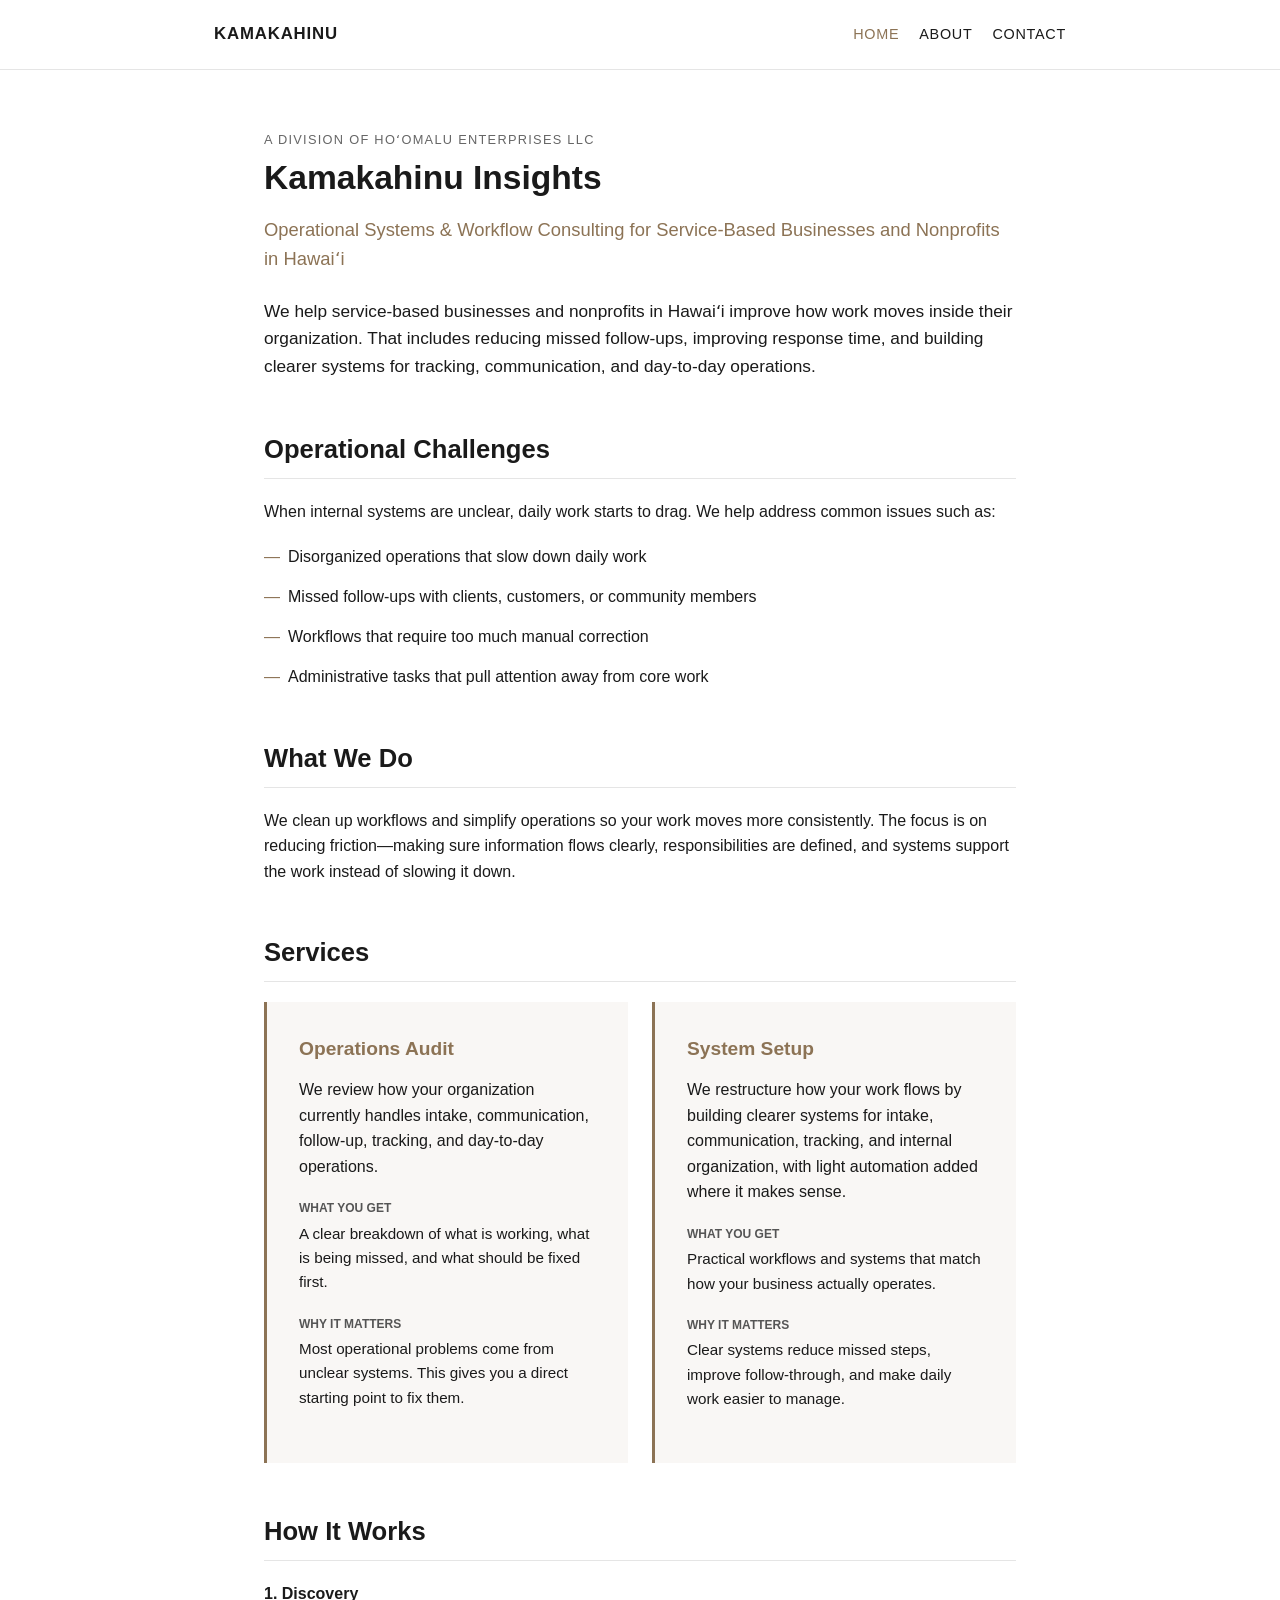
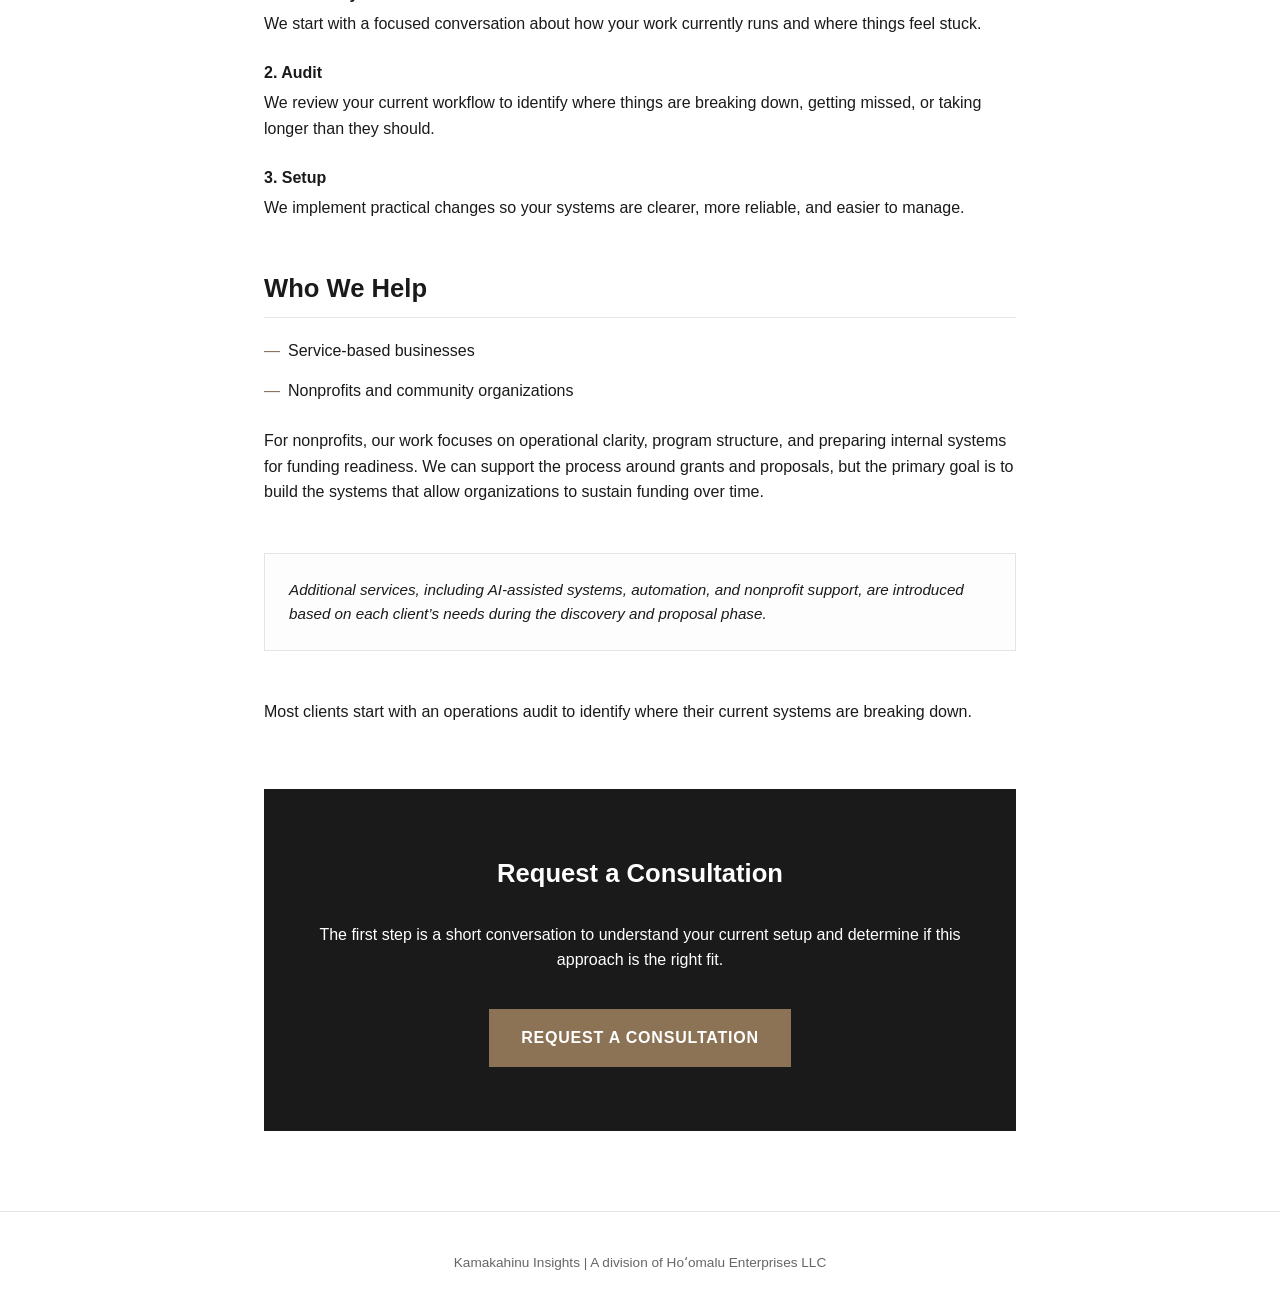
==== index.html @ 161090c8 "Update index.html" ====
<!DOCTYPE html>
<html lang="en">
<head>
    <meta charset="UTF-8">
    <meta name="viewport" content="width=device-width, initial-scale=1.0">
    <title>Kamakahinu Insights | Operational Systems & Workflow Consulting</title>
    <link rel="stylesheet" href="styles.css">
</head>
<body>

<nav>
    <div class="nav-container">
        <div class="logo"><a href="index.html">Kamakahinu</a></div>
        <div class="nav-links">
            <a href="index.html" class="active">Home</a>
            <a href="about.html">About</a>
            <a href="contact.html">Contact</a>
        </div>
    </div>
</nav>

<div class="container">
    <header>
        <span class="label">A division of Hoʻomalu Enterprises LLC</span>
        <h1>Kamakahinu Insights</h1>
        <p class="tagline">Operational Systems & Workflow Consulting for Service-Based Businesses and Nonprofits in Hawaiʻi</p>
        <p class="intro-text">
            We help service-based businesses and nonprofits in Hawaiʻi improve how work moves inside their organization.
            That includes reducing missed follow-ups, improving response time, and building clearer systems for tracking,
            communication, and day-to-day operations.
        </p>
    </header>

    <section>
        <h2>Operational Challenges</h2>
        <p>When internal systems are unclear, daily work starts to drag. We help address common issues such as:</p>
        <ul class="list">
            <li>Disorganized operations that slow down daily work</li>
            <li>Missed follow-ups with clients, customers, or community members</li>
            <li>Workflows that require too much manual correction</li>
            <li>Administrative tasks that pull attention away from core work</li>
        </ul>
    </section>

    <section>
        <h2>What We Do</h2>
        <p>
            We clean up workflows and simplify operations so your work moves more consistently.
            The focus is on reducing friction—making sure information flows clearly, responsibilities are defined,
            and systems support the work instead of slowing it down.
        </p>
    </section>

    <section>
        <h2>Services</h2>

        <div class="services-grid">
            <div class="service-card">
                <h3>Operations Audit</h3>
                <p>
                    We review how your organization currently handles intake, communication, follow-up,
                    tracking, and day-to-day operations.
                </p>
                <div class="service-meta">
                    <strong>What you get</strong>
                    <p>A clear breakdown of what is working, what is being missed, and what should be fixed first.</p>

                    <strong>Why it matters</strong>
                    <p>Most operational problems come from unclear systems. This gives you a direct starting point to fix them.</p>
                </div>
            </div>

            <div class="service-card">
                <h3>System Setup</h3>
                <p>
                    We restructure how your work flows by building clearer systems for intake, communication,
                    tracking, and internal organization, with light automation added where it makes sense.
                </p>
                <div class="service-meta">
                    <strong>What you get</strong>
                    <p>Practical workflows and systems that match how your business actually operates.</p>

                    <strong>Why it matters</strong>
                    <p>Clear systems reduce missed steps, improve follow-through, and make daily work easier to manage.</p>
                </div>
            </div>
        </div>
    </section>

    <section>
        <h2>How It Works</h2>

        <div class="step">
            <div class="step-title">1. Discovery</div>
            <p>We start with a focused conversation about how your work currently runs and where things feel stuck.</p>
        </div>

        <div class="step">
            <div class="step-title">2. Audit</div>
            <p>
                We review your current workflow to identify where things are breaking down, getting missed,
                or taking longer than they should.
            </p>
        </div>

        <div class="step">
            <div class="step-title">3. Setup</div>
            <p>We implement practical changes so your systems are clearer, more reliable, and easier to manage.</p>
        </div>
    </section>

    <section>
        <h2>Who We Help</h2>
        <ul class="list">
            <li>Service-based businesses</li>
            <li>Nonprofits and community organizations</li>
        </ul>

        <p>
            For nonprofits, our work focuses on operational clarity, program structure, and preparing internal systems for
            funding readiness. We can support the process around grants and proposals, but the primary goal is to build
            the systems that allow organizations to sustain funding over time.
        </p>
    </section>

    <div class="expansion-statement">
        Additional services, including AI-assisted systems, automation, and nonprofit support, are introduced based on each client’s needs during the discovery and proposal phase.
    </div>

    <p class="conversion-bridge">
        Most clients start with an operations audit to identify where their current systems are breaking down.
    </p>

    <section class="cta-section">
        <h2>Request a Consultation</h2>
        <p>The first step is a short conversation to understand your current setup and determine if this approach is the right fit.</p>
        <a href="mailto:kamakahinu@hoomaluenterprises.com?subject=Consultation Request" class="btn">Request a Consultation</a>
    </section>
</div>

<footer>
    Kamakahinu Insights | A division of Hoʻomalu Enterprises LLC
</footer>

</body>
</html>
---- styles.css ----
:root {
    --bg: #ffffff;
    --text: #1a1a1a;
    --accent: #8c7355;
    --light-tan: #f9f7f5;
    --border: #e5e5e5;
    --nav-height: 70px;
}

* {
    box-sizing: border-box;
    margin: 0;
    padding: 0;
}

body {
    font-family: -apple-system, BlinkMacSystemFont, "Segoe UI", Roboto, Arial, sans-serif;
    line-height: 1.6;
    color: var(--text);
    background-color: var(--bg);
}

a {
    color: inherit;
}

nav {
    position: sticky;
    top: 0;
    width: 100%;
    height: var(--nav-height);
    background: rgba(255, 255, 255, 0.96);
    border-bottom: 1px solid var(--border);
    display: flex;
    align-items: center;
    z-index: 1000;
}

.nav-container {
    width: 100%;
    max-width: 900px;
    margin: 0 auto;
    padding: 0 24px;
    display: flex;
    justify-content: space-between;
    align-items: center;
}

.logo a {
    text-decoration: none;
    font-weight: 700;
    font-size: 1.05rem;
    text-transform: uppercase;
    letter-spacing: 0.05em;
}

.nav-links {
    display: flex;
    gap: 20px;
}

.nav-links a {
    text-decoration: none;
    font-size: 0.9rem;
    font-weight: 500;
    text-transform: uppercase;
    letter-spacing: 0.05em;
}

.nav-links a:hover,
.nav-links a.active {
    color: var(--accent);
}

.container {
    max-width: 800px;
    margin: 0 auto;
    padding: 40px 24px 80px;
}

header {
    padding-top: 20px;
}

h1 {
    font-size: 2.1rem;
    line-height: 1.2;
    margin-bottom: 1rem;
    font-weight: 600;
}

h2 {
    font-size: 1.6rem;
    margin: 3rem 0 1.25rem;
    border-bottom: 1px solid var(--border);
    padding-bottom: 0.5rem;
}

h3 {
    font-size: 1.2rem;
    margin-bottom: 0.75rem;
    color: var(--accent);
}

p {
    margin-bottom: 1.25rem;
}

.label {
    font-size: 0.8rem;
    text-transform: uppercase;
    color: #666;
    display: block;
    margin-bottom: 0.5rem;
    letter-spacing: 0.1em;
}

.tagline {
    font-size: 1.15rem;
    color: var(--accent);
    font-weight: 500;
    margin-bottom: 1.5rem;
}

.intro-text {
    font-size: 1.08rem;
    margin-bottom: 2rem;
}

.list {
    list-style: none;
    margin-bottom: 1.5rem;
}

.list li {
    margin-bottom: 0.9rem;
    padding-left: 1.5rem;
    position: relative;
}

.list li::before {
    content: "—";
    position: absolute;
    left: 0;
    color: var(--accent);
}

.services-grid {
    display: grid;
    grid-template-columns: 1fr;
    gap: 1.5rem;
}

.service-card {
    background: var(--light-tan);
    padding: 2rem;
    border-left: 3px solid var(--accent);
}

.service-meta {
    font-size: 0.95rem;
    margin-top: 1rem;
}

.service-meta strong {
    display: block;
    text-transform: uppercase;
    font-size: 0.75rem;
    color: #555;
    margin-top: 0.75rem;
    margin-bottom: 0.2rem;
}

.step {
    margin-bottom: 1.5rem;
}

.step-title {
    font-weight: 700;
    margin-bottom: 0.25rem;
}

.expansion-statement {
    font-style: italic;
    background: #fdfdfd;
    border: 1px solid var(--border);
    padding: 1.5rem;
    margin: 3rem 0;
    font-size: 0.95rem;
}

.conversion-bridge {
    margin-top: 2rem;
    font-weight: 500;
}

.cta-section {
    background: var(--text);
    color: #fff;
    padding: 4rem 2rem;
    text-align: center;
    margin-top: 4rem;
}

.cta-section h2 {
    border: none;
    color: #fff;
    margin-top: 0;
}

.btn {
    display: inline-block;
    background: var(--accent);
    color: #fff;
    padding: 1rem 2rem;
    text-decoration: none;
    font-weight: 600;
    text-transform: uppercase;
    letter-spacing: 0.05em;
    margin-top: 1rem;
}

.btn:hover {
    opacity: 0.9;
}

.contact-guide {
    background: var(--light-tan);
    padding: 2rem;
    margin-top: 2rem;
}

footer {
    text-align: center;
    padding: 40px 24px;
    font-size: 0.85rem;
    color: #666;
    border-top: 1px solid var(--border);
}

@media (min-width: 700px) {
    .services-grid {
        grid-template-columns: 1fr 1fr;
    }
}

@media (max-width: 600px) {
    h1 {
        font-size: 1.8rem;
    }

    .nav-links {
        gap: 12px;
    }

    .nav-links a {
        font-size: 0.8rem;
    }
}
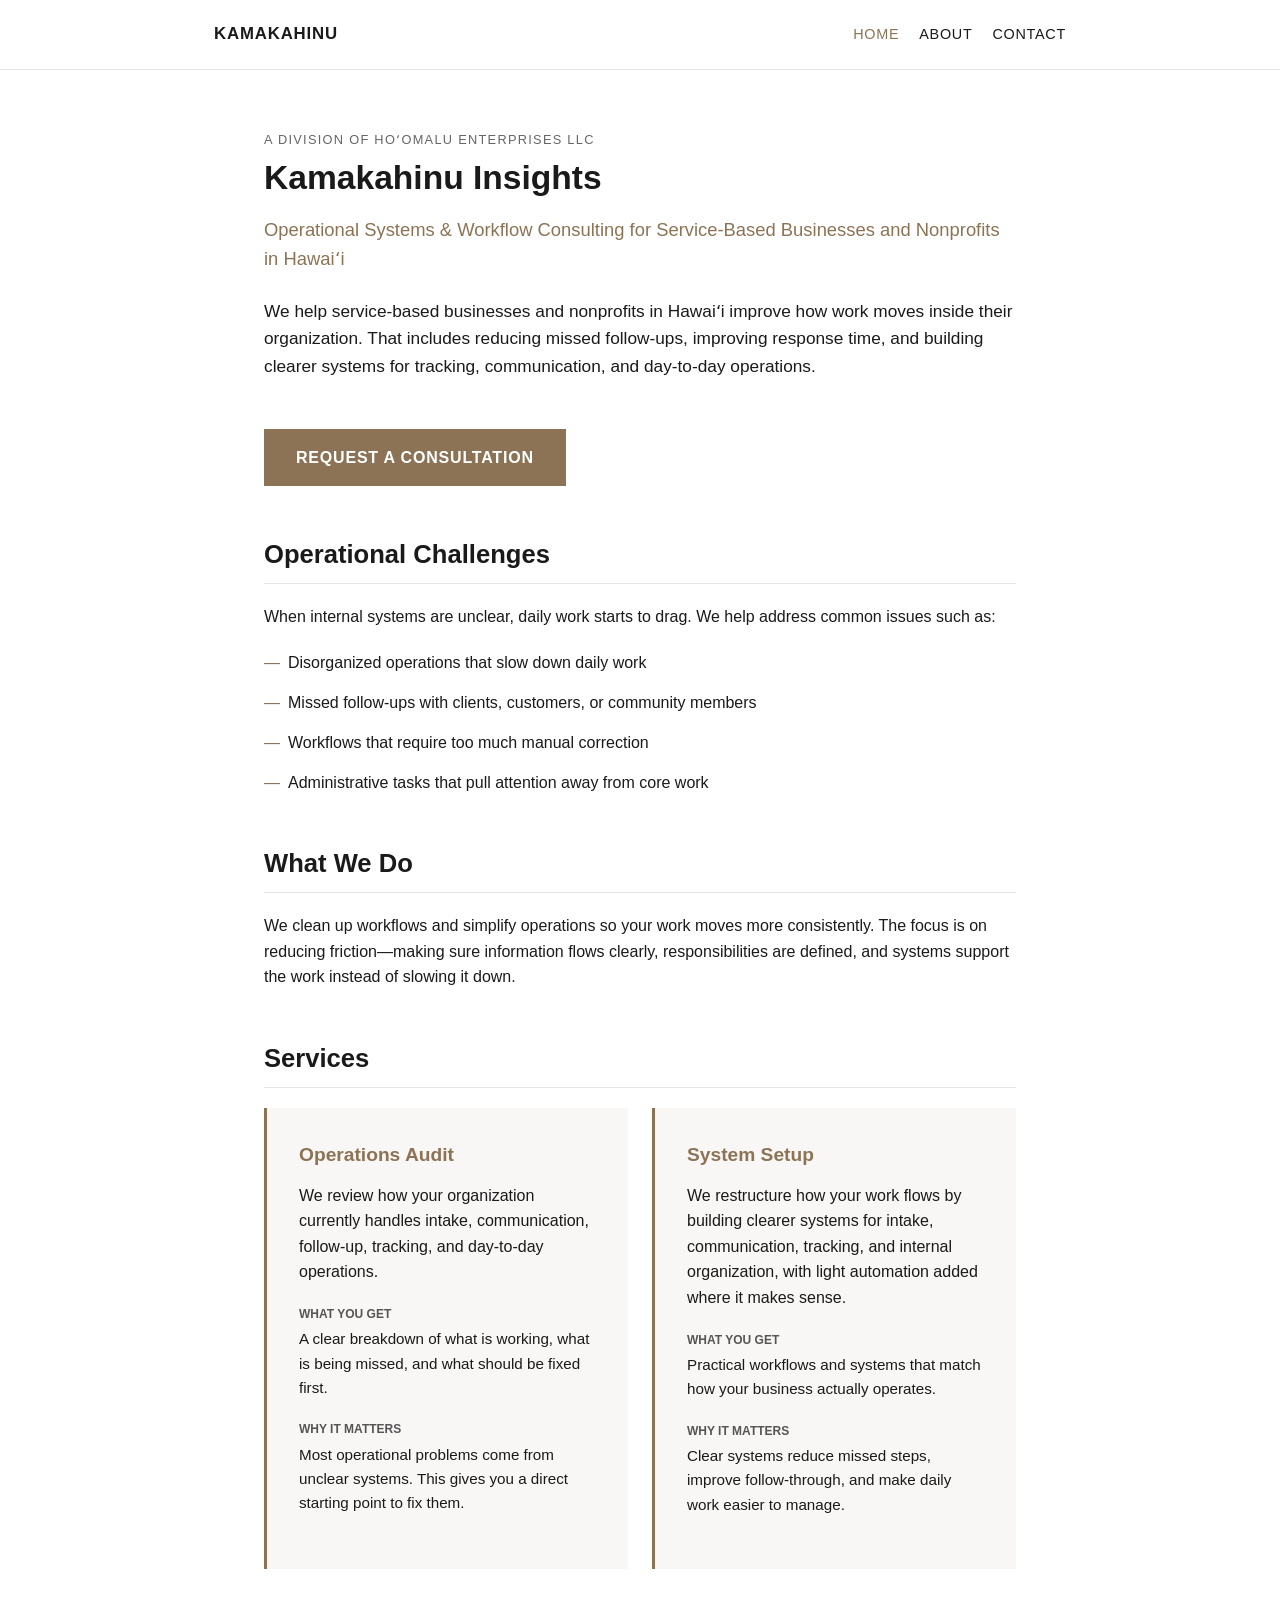
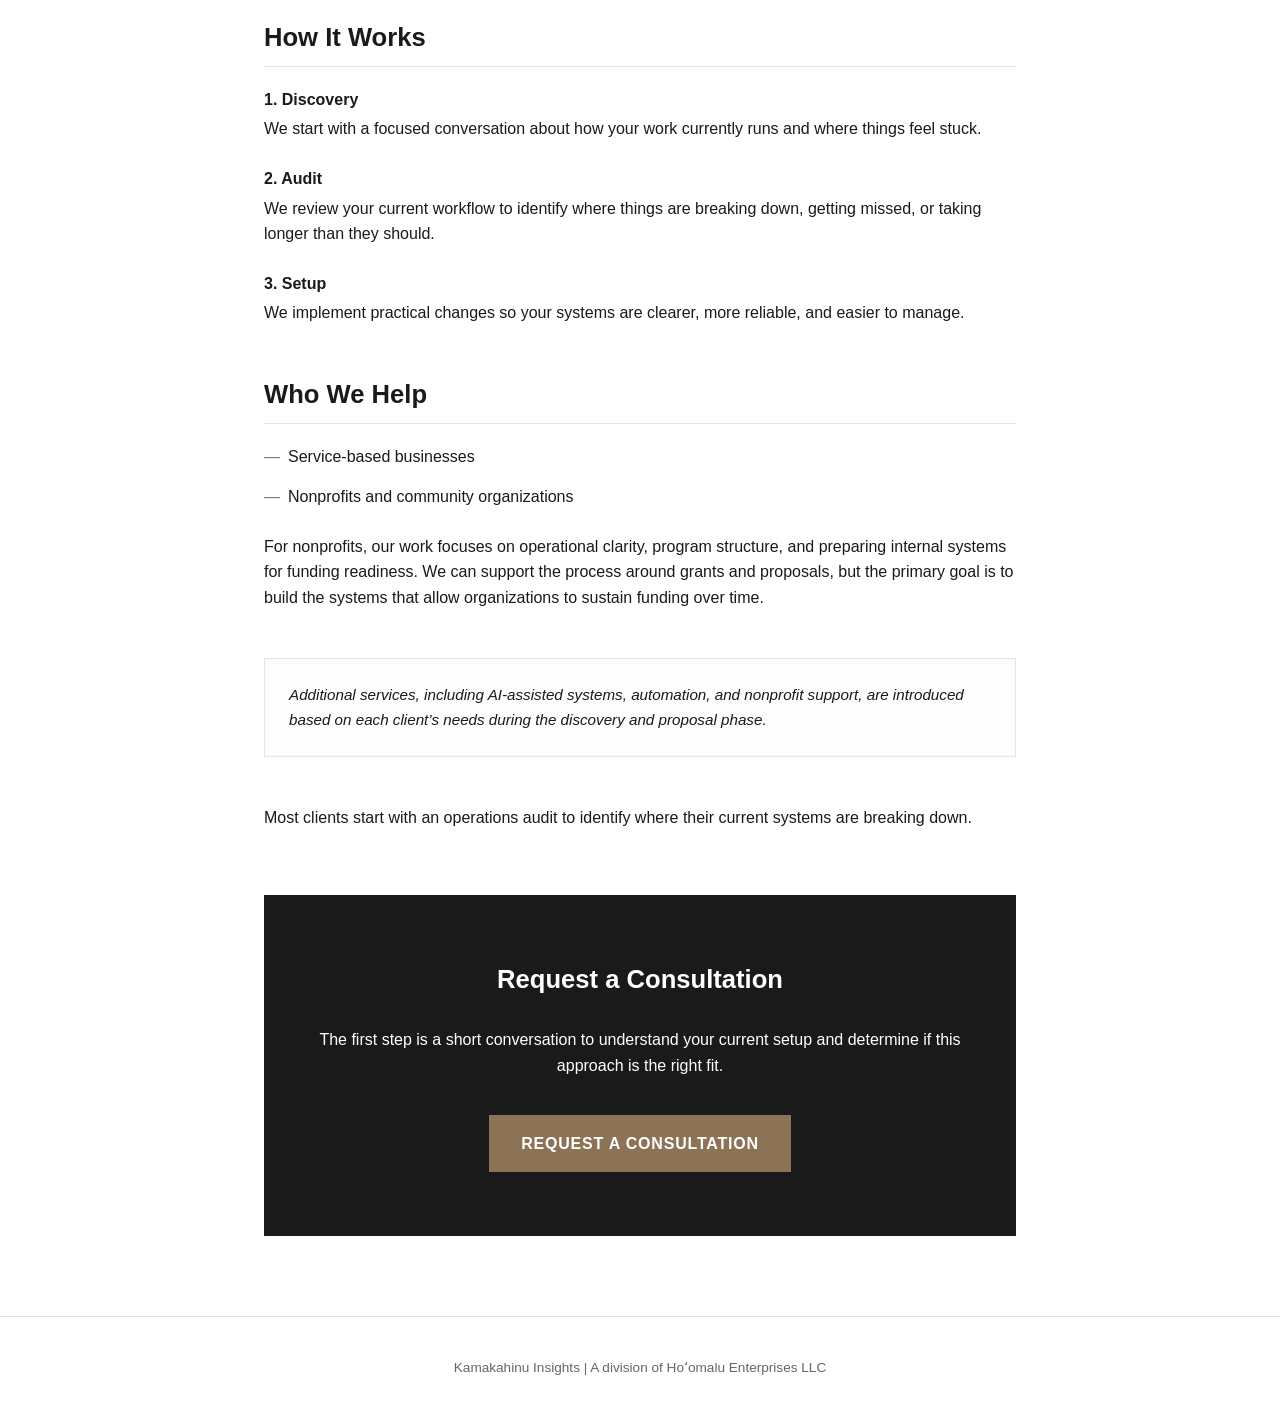
==== commit 9359a978: "Update index.html" ====
--- a/index.html
+++ b/index.html
@@ -29,6 +29,8 @@
             That includes reducing missed follow-ups, improving response time, and building clearer systems for tracking,
             communication, and day-to-day operations.
         </p>
+
+        <a href="contact.html" class="btn">Request a Consultation</a>
     </header>
 
     <section>
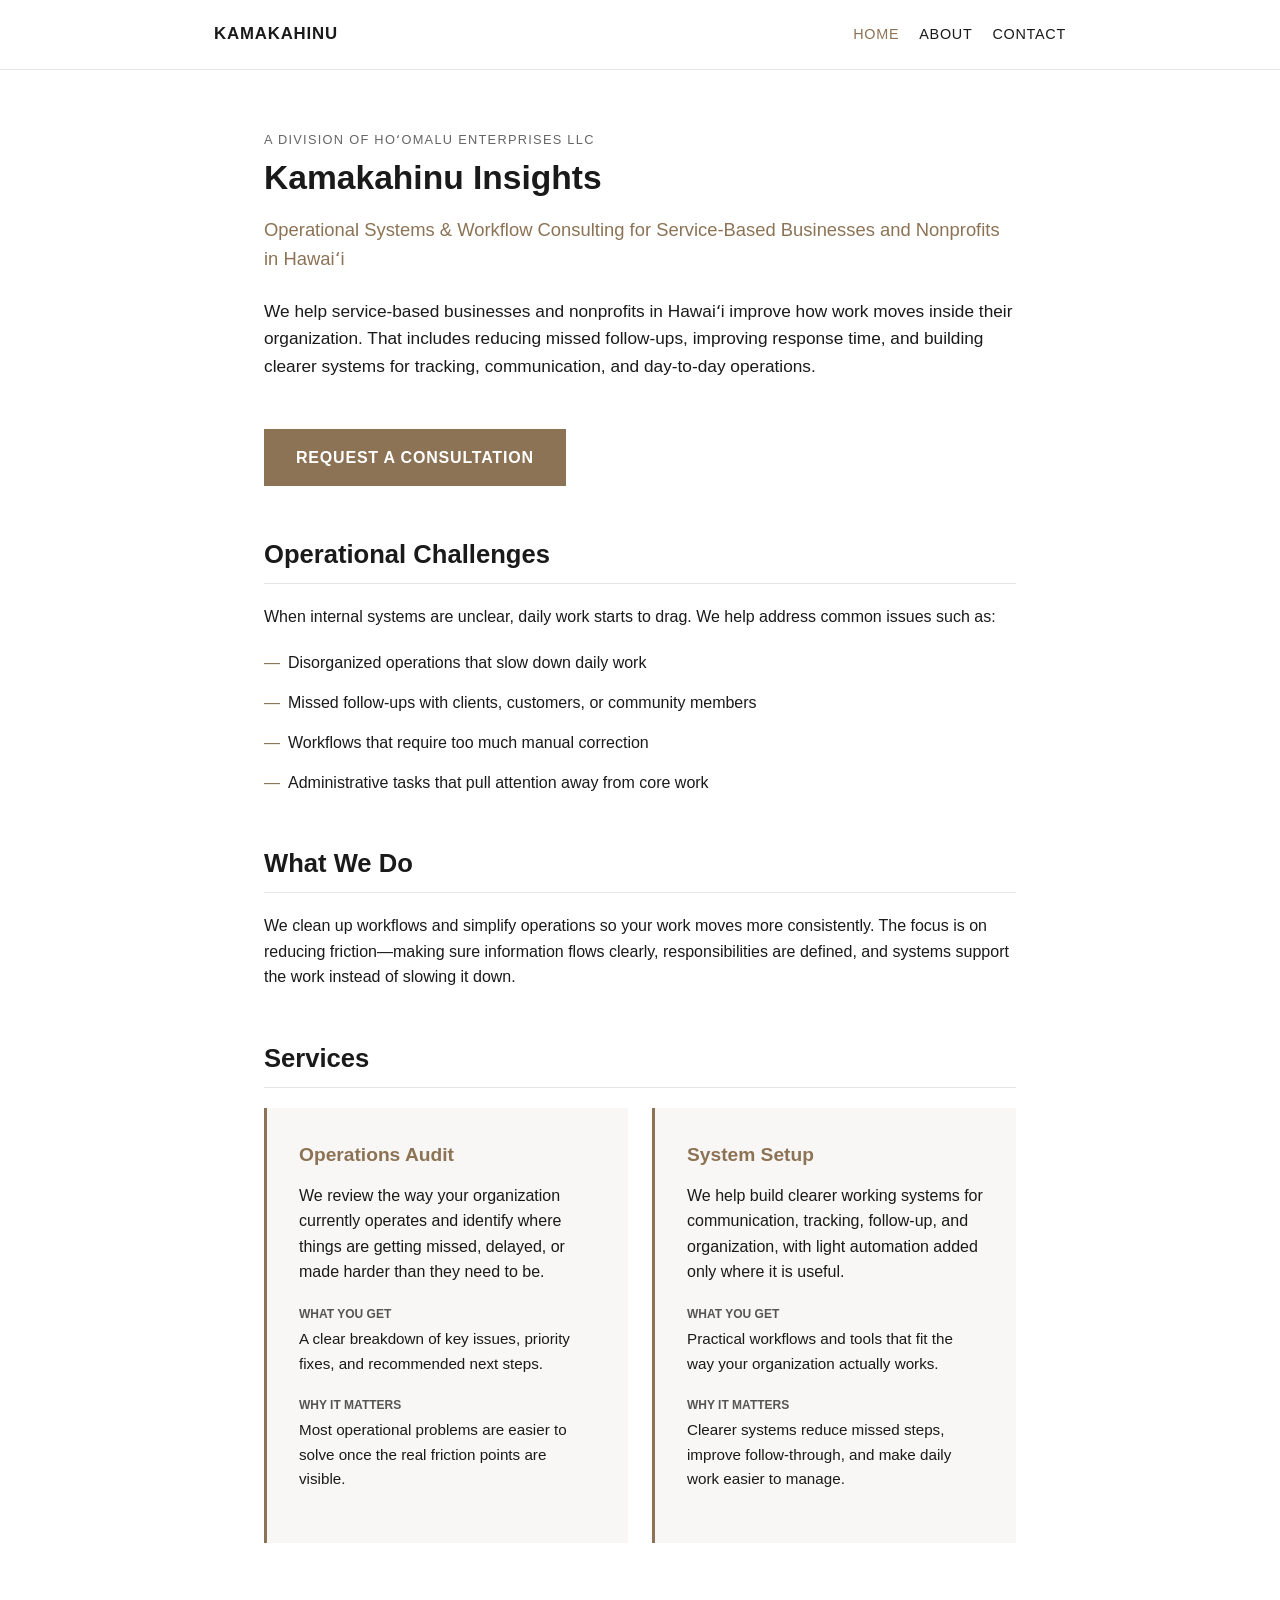
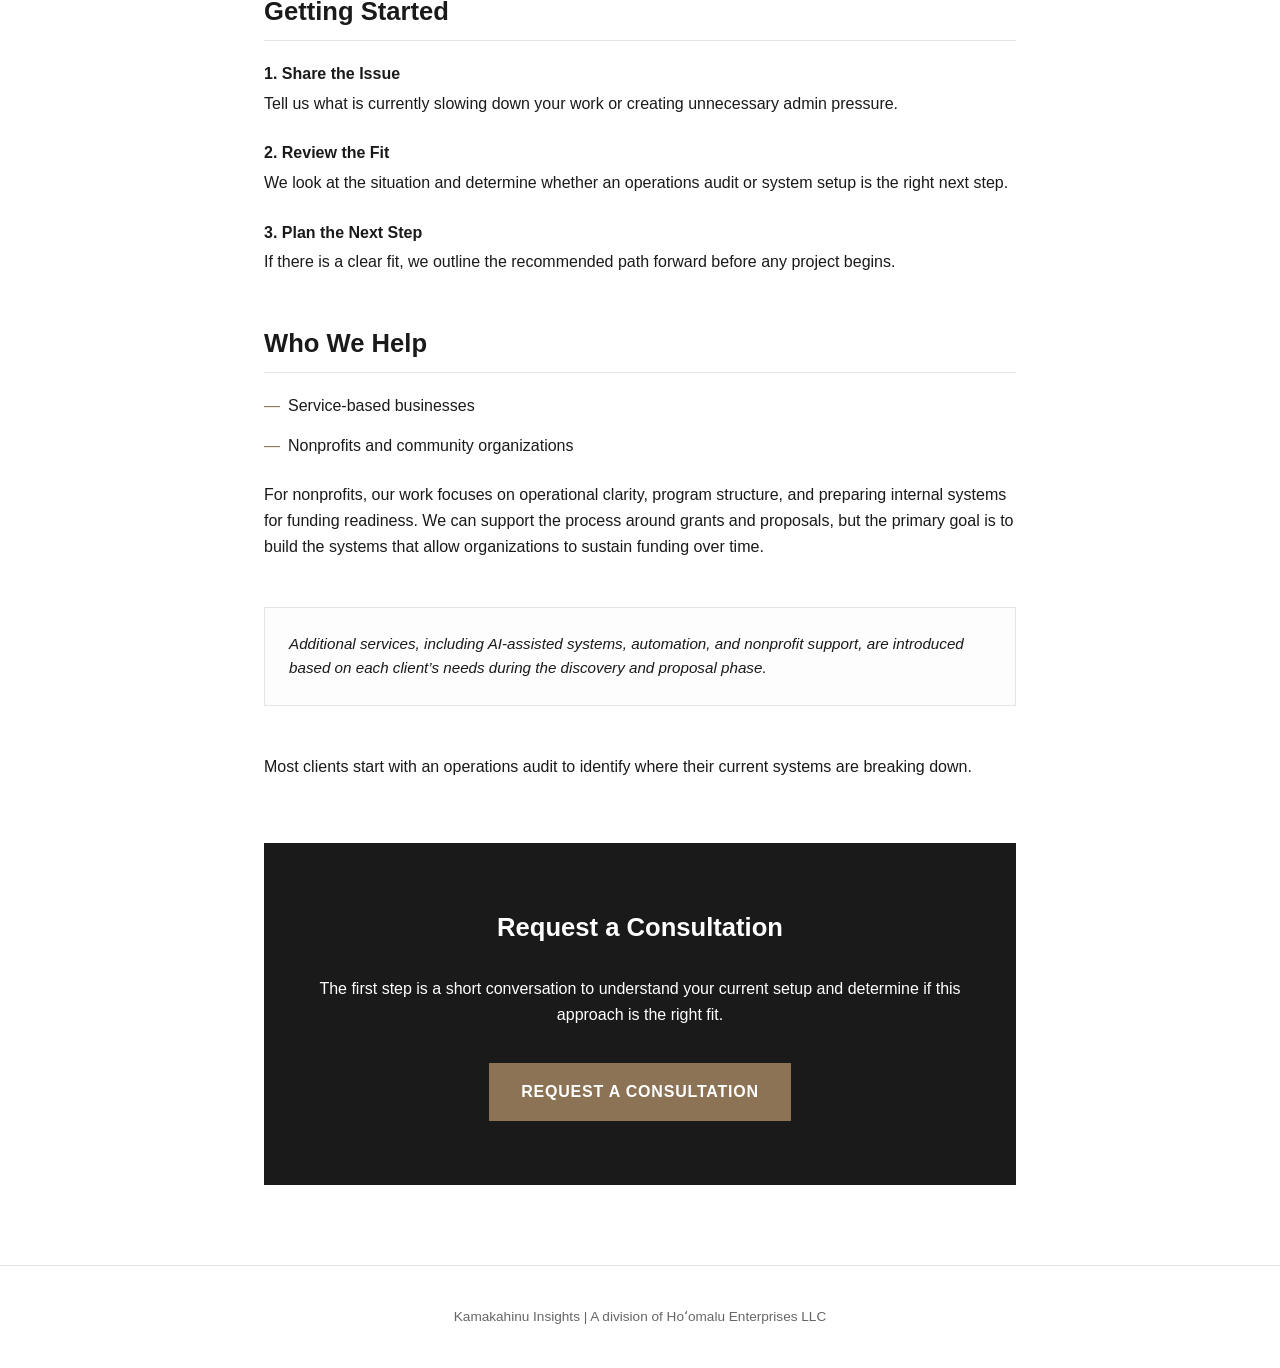
==== commit d9b08601: "Update index.html" ====
--- a/index.html
+++ b/index.html
@@ -10,11 +10,11 @@
 
 <nav>
     <div class="nav-container">
-        <div class="logo"><a href="index.html">Kamakahinu</a></div>
+        <div class="logo"><a href="/index.html">Kamakahinu</a></div>
         <div class="nav-links">
-            <a href="index.html" class="active">Home</a>
-            <a href="about.html">About</a>
-            <a href="contact.html">Contact</a>
+            <a href="/index.html" class="active">Home</a>
+            <a href="/about.html">About</a>
+            <a href="/contact.html">Contact</a>
         </div>
     </div>
 </nav>
@@ -30,7 +30,7 @@
             communication, and day-to-day operations.
         </p>
 
-        <a href="contact.html" class="btn">Request a Consultation</a>
+        <a href="/contact.html" class="btn">Request a Consultation</a>
     </header>
 
     <section>
@@ -60,54 +60,51 @@
             <div class="service-card">
                 <h3>Operations Audit</h3>
                 <p>
-                    We review how your organization currently handles intake, communication, follow-up,
-                    tracking, and day-to-day operations.
+                    We review the way your organization currently operates and identify where things are getting missed,
+                    delayed, or made harder than they need to be.
                 </p>
                 <div class="service-meta">
                     <strong>What you get</strong>
-                    <p>A clear breakdown of what is working, what is being missed, and what should be fixed first.</p>
+                    <p>A clear breakdown of key issues, priority fixes, and recommended next steps.</p>
 
                     <strong>Why it matters</strong>
-                    <p>Most operational problems come from unclear systems. This gives you a direct starting point to fix them.</p>
+                    <p>Most operational problems are easier to solve once the real friction points are visible.</p>
                 </div>
             </div>
 
             <div class="service-card">
                 <h3>System Setup</h3>
                 <p>
-                    We restructure how your work flows by building clearer systems for intake, communication,
-                    tracking, and internal organization, with light automation added where it makes sense.
+                    We help build clearer working systems for communication, tracking, follow-up, and organization,
+                    with light automation added only where it is useful.
                 </p>
                 <div class="service-meta">
                     <strong>What you get</strong>
-                    <p>Practical workflows and systems that match how your business actually operates.</p>
+                    <p>Practical workflows and tools that fit the way your organization actually works.</p>
 
                     <strong>Why it matters</strong>
-                    <p>Clear systems reduce missed steps, improve follow-through, and make daily work easier to manage.</p>
+                    <p>Clearer systems reduce missed steps, improve follow-through, and make daily work easier to manage.</p>
                 </div>
             </div>
         </div>
     </section>
 
     <section>
-        <h2>How It Works</h2>
+        <h2>Getting Started</h2>
 
         <div class="step">
-            <div class="step-title">1. Discovery</div>
-            <p>We start with a focused conversation about how your work currently runs and where things feel stuck.</p>
+            <div class="step-title">1. Share the Issue</div>
+            <p>Tell us what is currently slowing down your work or creating unnecessary admin pressure.</p>
         </div>
 
         <div class="step">
-            <div class="step-title">2. Audit</div>
-            <p>
-                We review your current workflow to identify where things are breaking down, getting missed,
-                or taking longer than they should.
-            </p>
+            <div class="step-title">2. Review the Fit</div>
+            <p>We look at the situation and determine whether an operations audit or system setup is the right next step.</p>
         </div>
 
         <div class="step">
-            <div class="step-title">3. Setup</div>
-            <p>We implement practical changes so your systems are clearer, more reliable, and easier to manage.</p>
+            <div class="step-title">3. Plan the Next Step</div>
+            <p>If there is a clear fit, we outline the recommended path forward before any project begins.</p>
         </div>
     </section>
 
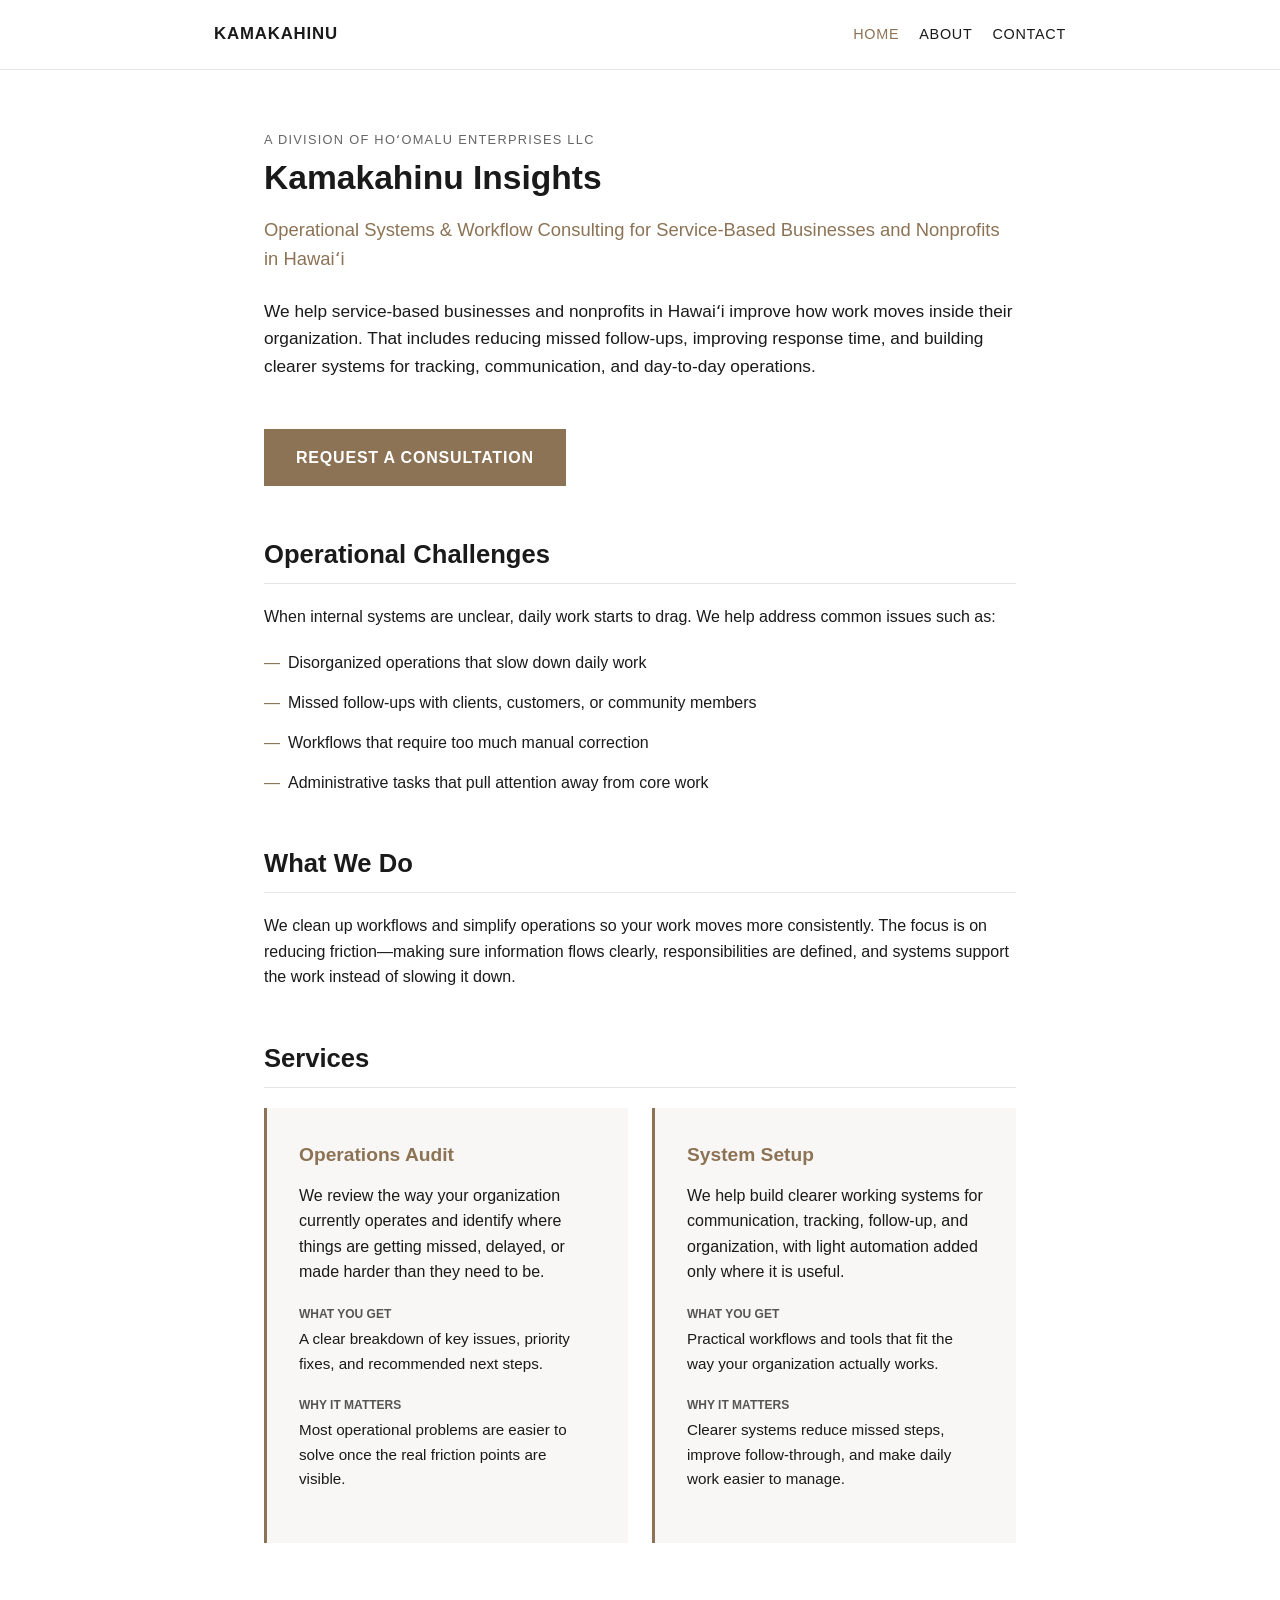
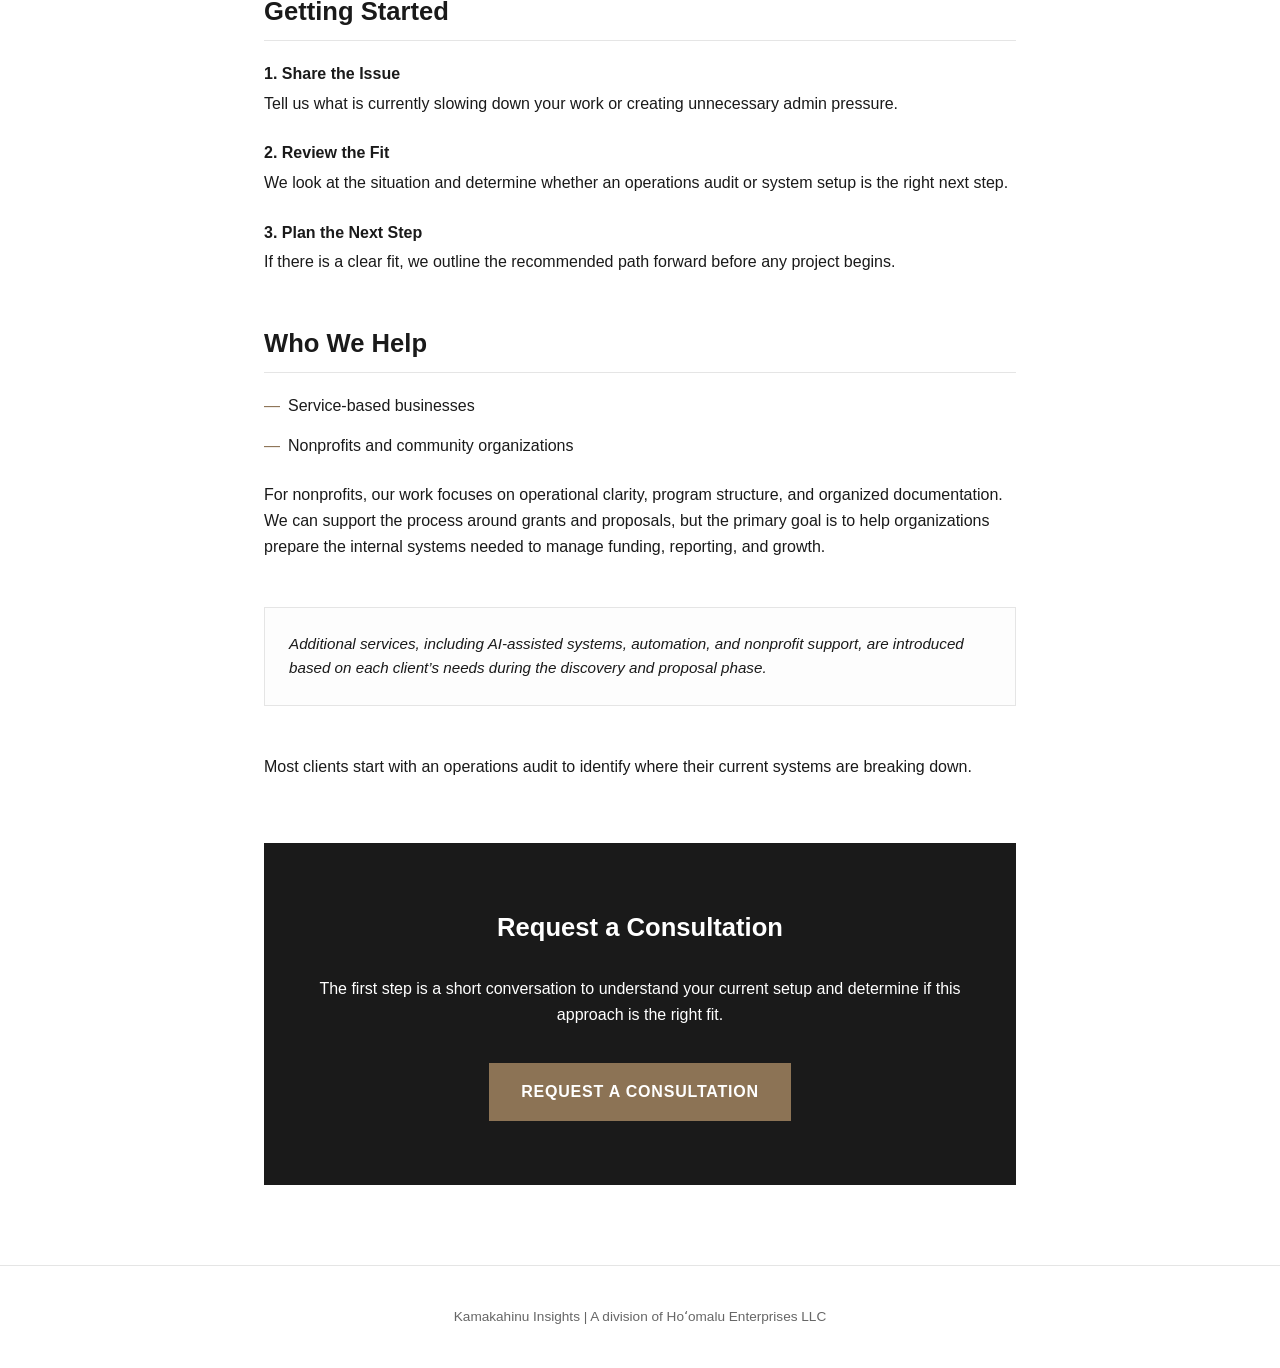
==== commit aa4280fa: "Update index.html" ====
--- a/index.html
+++ b/index.html
@@ -116,9 +116,9 @@
         </ul>
 
         <p>
-            For nonprofits, our work focuses on operational clarity, program structure, and preparing internal systems for
-            funding readiness. We can support the process around grants and proposals, but the primary goal is to build
-            the systems that allow organizations to sustain funding over time.
+            For nonprofits, our work focuses on operational clarity, program structure, and organized documentation.
+            We can support the process around grants and proposals, but the primary goal is to help organizations prepare
+            the internal systems needed to manage funding, reporting, and growth.
         </p>
     </section>
 
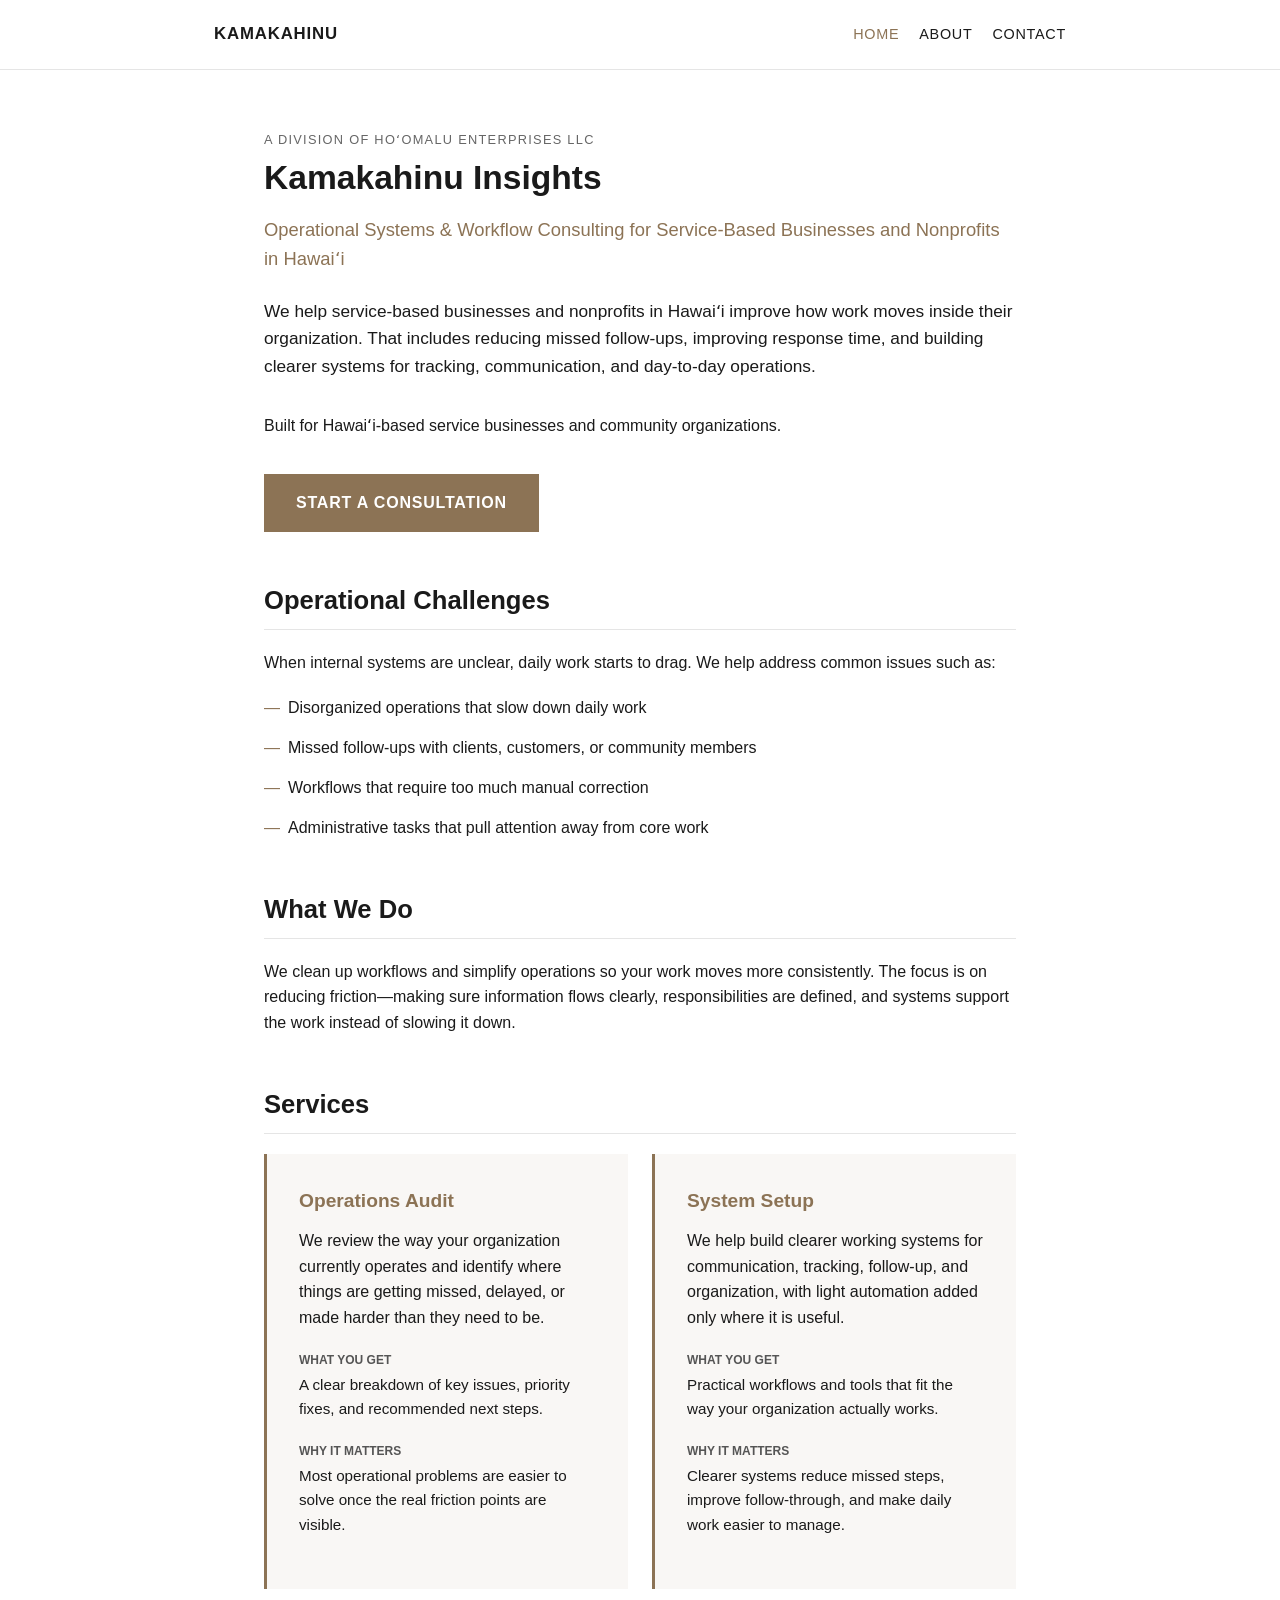
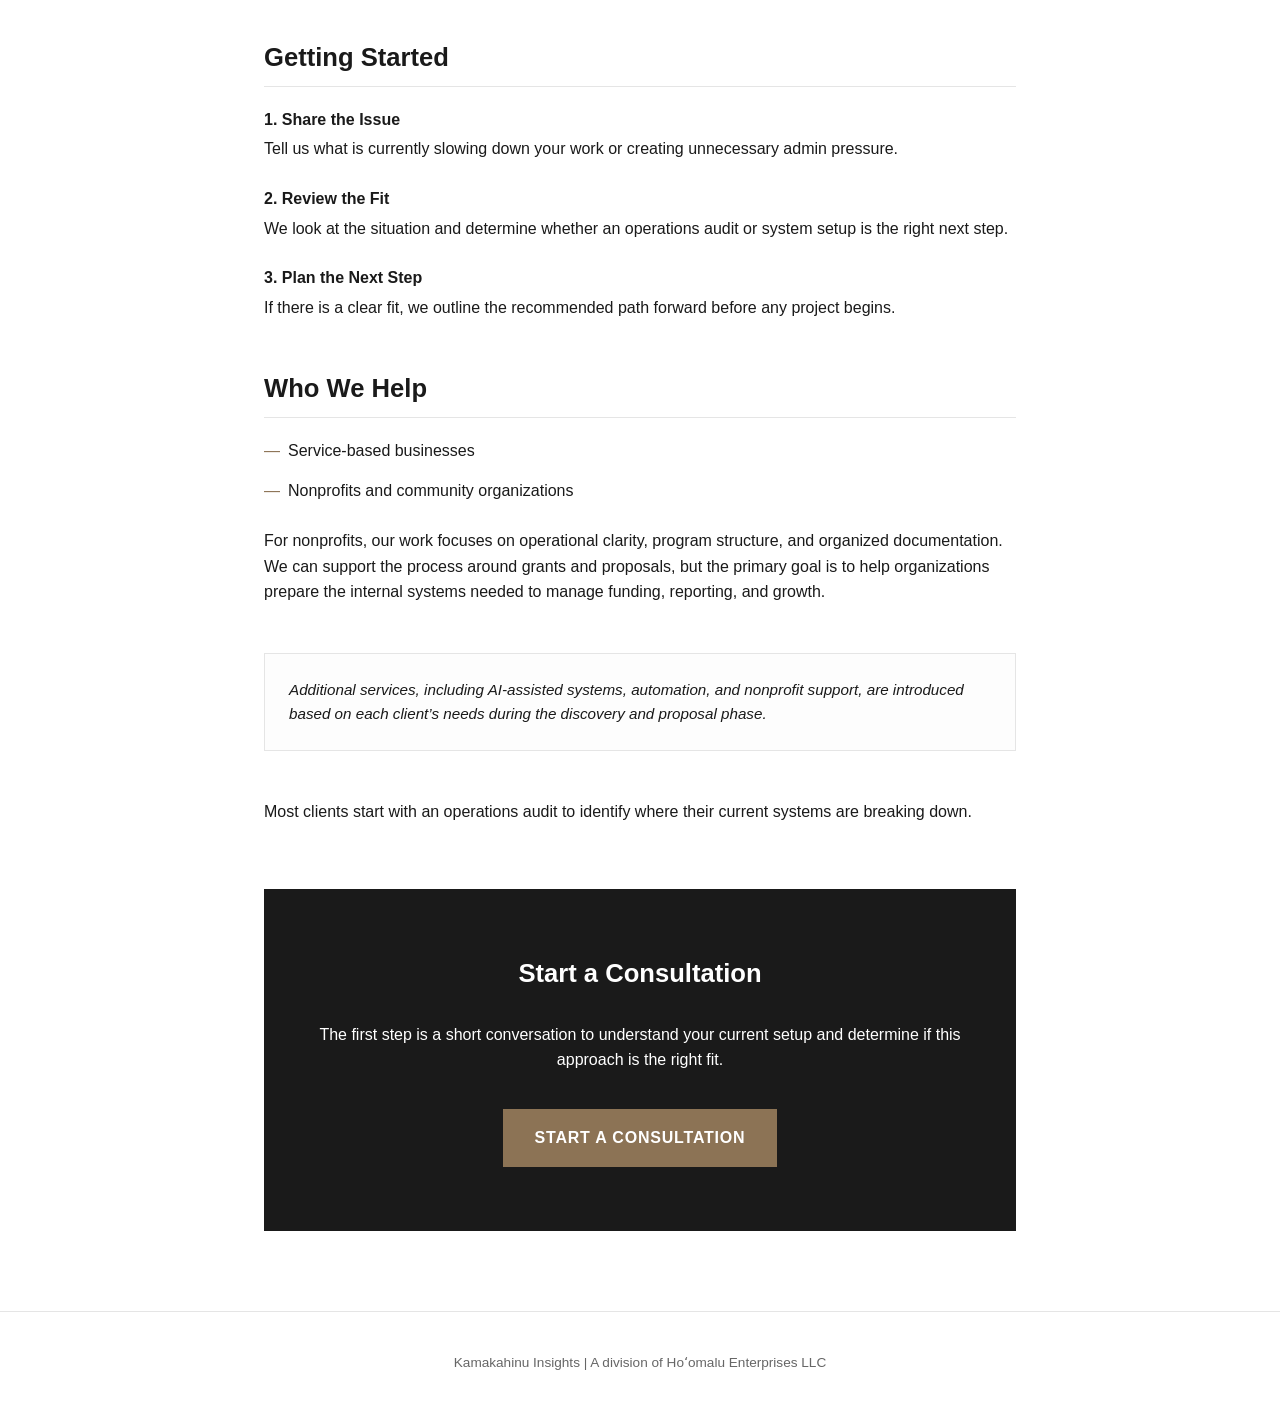
==== commit a67a96fe: "Update index.html" ====
--- a/index.html
+++ b/index.html
@@ -30,7 +30,11 @@
             communication, and day-to-day operations.
         </p>
 
-        <a href="/contact.html" class="btn">Request a Consultation</a>
+        <p>
+            Built for Hawaiʻi-based service businesses and community organizations.
+        </p>
+
+        <a href="/contact.html" class="btn">Start a Consultation</a>
     </header>
 
     <section>
@@ -131,9 +135,9 @@
     </p>
 
     <section class="cta-section">
-        <h2>Request a Consultation</h2>
+        <h2>Start a Consultation</h2>
         <p>The first step is a short conversation to understand your current setup and determine if this approach is the right fit.</p>
-        <a href="mailto:kamakahinu@hoomaluenterprises.com?subject=Consultation Request" class="btn">Request a Consultation</a>
+        <a href="mailto:kamakahinu@hoomaluenterprises.com?subject=Consultation Request" class="btn">Start a Consultation</a>
     </section>
 </div>
 
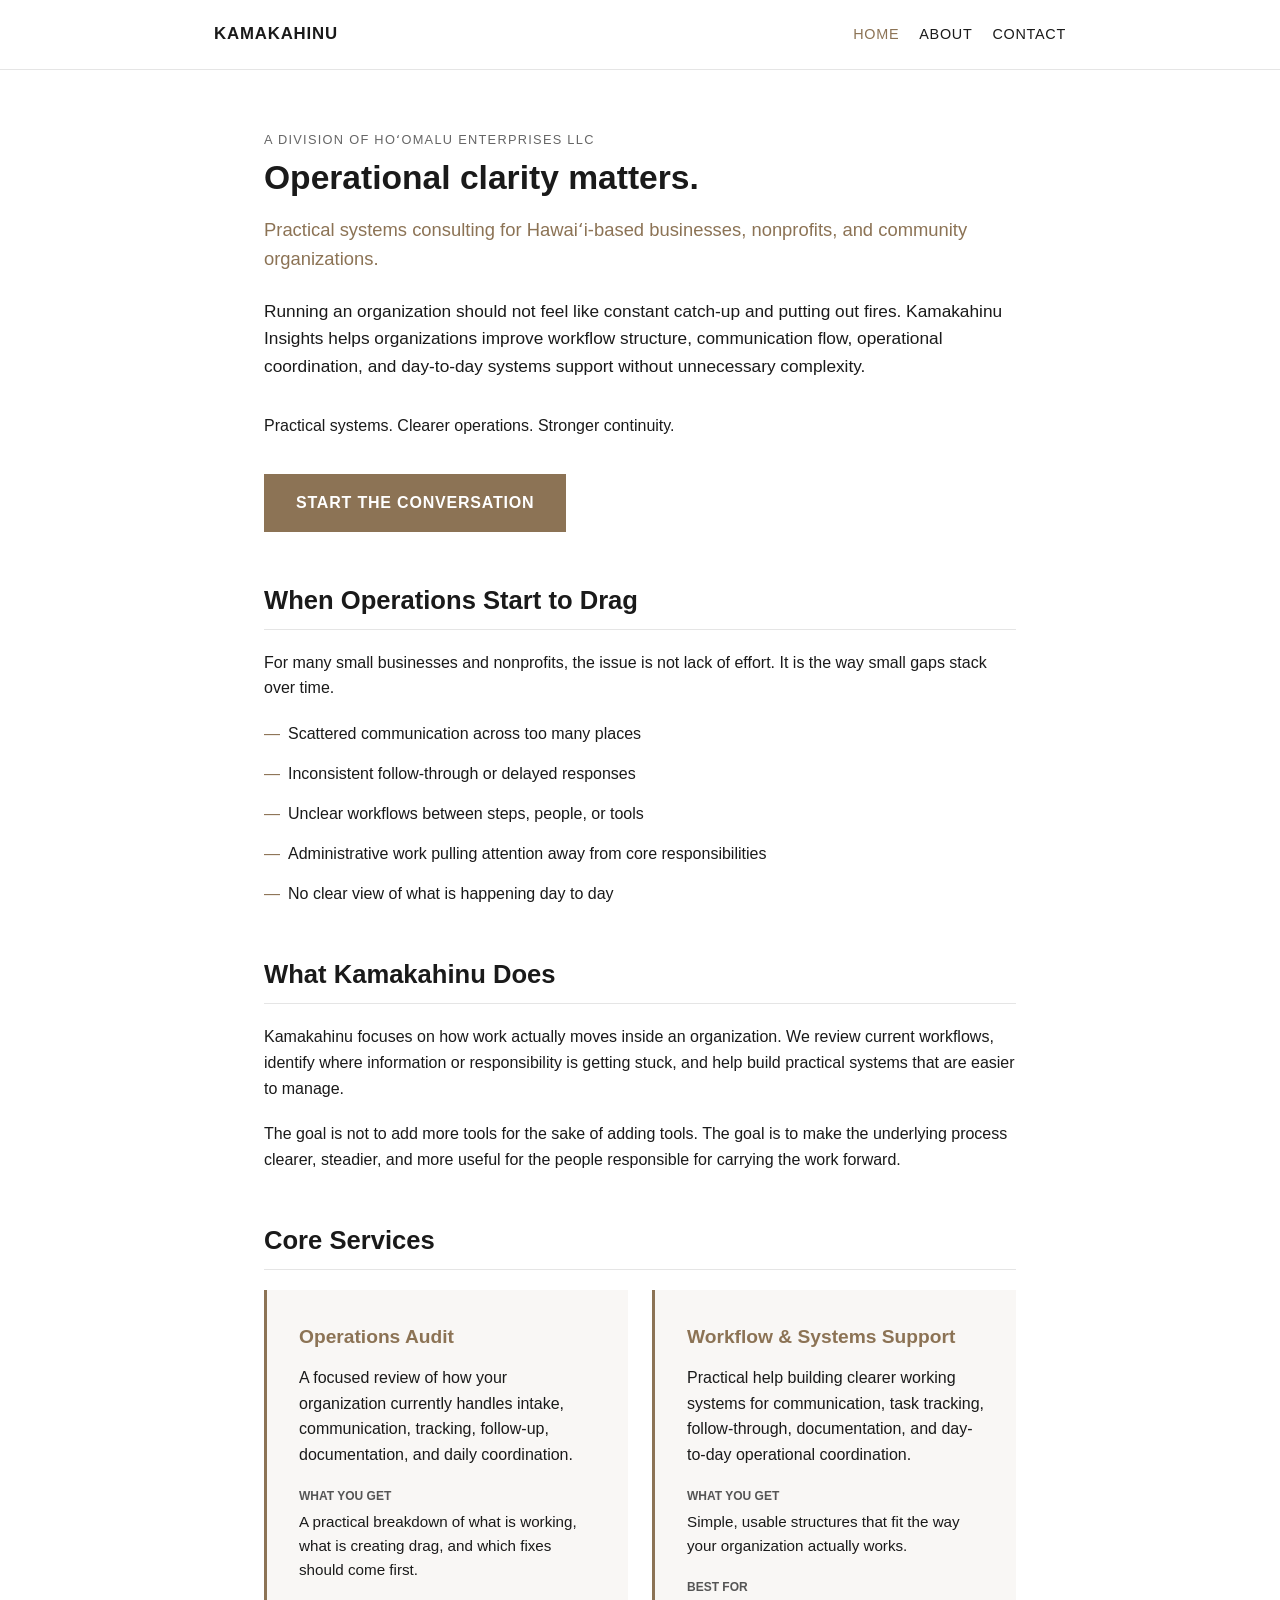
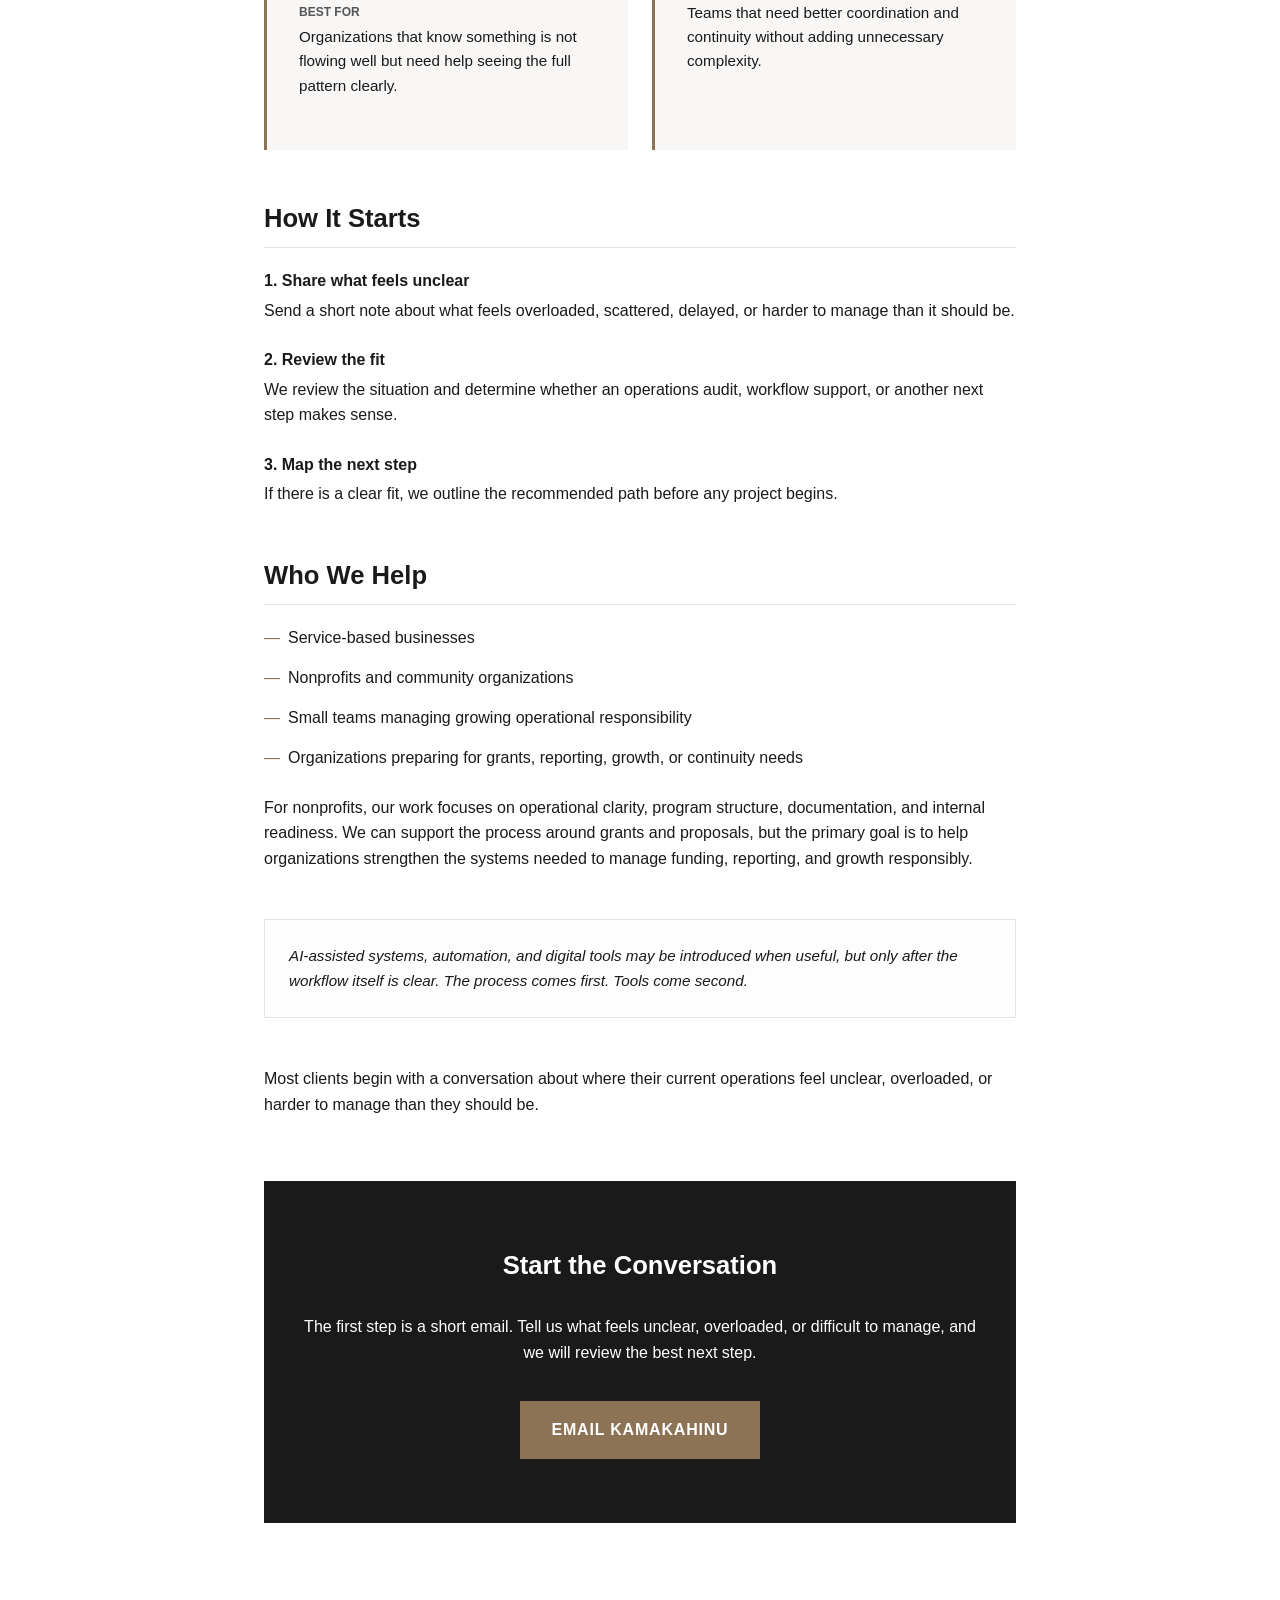
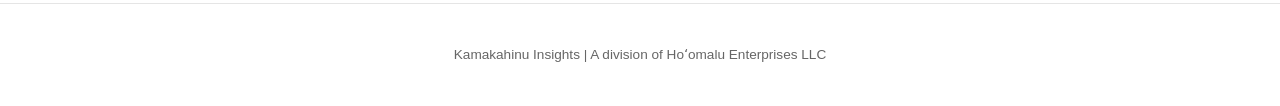
==== commit 9c3e220d: "Update index.html version 1.1" ====
--- a/index.html
+++ b/index.html
@@ -3,7 +3,8 @@
 <head>
     <meta charset="UTF-8">
     <meta name="viewport" content="width=device-width, initial-scale=1.0">
-    <title>Kamakahinu Insights | Operational Systems & Workflow Consulting</title>
+    <meta name="description" content="Kamakahinu Insights provides operational systems consulting for Hawaiʻi-based businesses, nonprofits, and community organizations.">
+    <title>Kamakahinu Insights | Operational Systems Consulting</title>
     <link rel="stylesheet" href="styles.css">
 </head>
 <body>
@@ -19,96 +20,100 @@
     </div>
 </nav>
 
-<div class="container">
-    <header>
+<main class="container">
+    <header class="hero">
         <span class="label">A division of Hoʻomalu Enterprises LLC</span>
-        <h1>Kamakahinu Insights</h1>
-        <p class="tagline">Operational Systems & Workflow Consulting for Service-Based Businesses and Nonprofits in Hawaiʻi</p>
+        <h1>Operational clarity matters.</h1>
+        <p class="tagline">Practical systems consulting for Hawaiʻi-based businesses, nonprofits, and community organizations.</p>
         <p class="intro-text">
-            We help service-based businesses and nonprofits in Hawaiʻi improve how work moves inside their organization.
-            That includes reducing missed follow-ups, improving response time, and building clearer systems for tracking,
-            communication, and day-to-day operations.
+            Running an organization should not feel like constant catch-up and putting out fires.
+            Kamakahinu Insights helps organizations improve workflow structure, communication flow,
+            operational coordination, and day-to-day systems support without unnecessary complexity.
         </p>
-
-        <p>
-            Built for Hawaiʻi-based service businesses and community organizations.
+        <p class="supporting-line">
+            Practical systems. Clearer operations. Stronger continuity.
         </p>
-
-        <a href="/contact.html" class="btn">Start a Consultation</a>
+        <a href="/contact.html" class="btn">Start the Conversation</a>
     </header>
 
     <section>
-        <h2>Operational Challenges</h2>
-        <p>When internal systems are unclear, daily work starts to drag. We help address common issues such as:</p>
+        <h2>When Operations Start to Drag</h2>
+        <p>
+            For many small businesses and nonprofits, the issue is not lack of effort. It is the way small gaps stack over time.
+        </p>
         <ul class="list">
-            <li>Disorganized operations that slow down daily work</li>
-            <li>Missed follow-ups with clients, customers, or community members</li>
-            <li>Workflows that require too much manual correction</li>
-            <li>Administrative tasks that pull attention away from core work</li>
+            <li>Scattered communication across too many places</li>
+            <li>Inconsistent follow-through or delayed responses</li>
+            <li>Unclear workflows between steps, people, or tools</li>
+            <li>Administrative work pulling attention away from core responsibilities</li>
+            <li>No clear view of what is happening day to day</li>
         </ul>
     </section>
 
     <section>
-        <h2>What We Do</h2>
+        <h2>What Kamakahinu Does</h2>
         <p>
-            We clean up workflows and simplify operations so your work moves more consistently.
-            The focus is on reducing friction—making sure information flows clearly, responsibilities are defined,
-            and systems support the work instead of slowing it down.
+            Kamakahinu focuses on how work actually moves inside an organization. We review current workflows,
+            identify where information or responsibility is getting stuck, and help build practical systems that are easier to manage.
+        </p>
+        <p>
+            The goal is not to add more tools for the sake of adding tools. The goal is to make the underlying process clearer,
+            steadier, and more useful for the people responsible for carrying the work forward.
         </p>
     </section>
 
     <section>
-        <h2>Services</h2>
+        <h2>Core Services</h2>
 
         <div class="services-grid">
             <div class="service-card">
                 <h3>Operations Audit</h3>
                 <p>
-                    We review the way your organization currently operates and identify where things are getting missed,
-                    delayed, or made harder than they need to be.
+                    A focused review of how your organization currently handles intake, communication, tracking,
+                    follow-up, documentation, and daily coordination.
                 </p>
                 <div class="service-meta">
                     <strong>What you get</strong>
-                    <p>A clear breakdown of key issues, priority fixes, and recommended next steps.</p>
+                    <p>A practical breakdown of what is working, what is creating drag, and which fixes should come first.</p>
 
-                    <strong>Why it matters</strong>
-                    <p>Most operational problems are easier to solve once the real friction points are visible.</p>
+                    <strong>Best for</strong>
+                    <p>Organizations that know something is not flowing well but need help seeing the full pattern clearly.</p>
                 </div>
             </div>
 
             <div class="service-card">
-                <h3>System Setup</h3>
+                <h3>Workflow & Systems Support</h3>
                 <p>
-                    We help build clearer working systems for communication, tracking, follow-up, and organization,
-                    with light automation added only where it is useful.
+                    Practical help building clearer working systems for communication, task tracking, follow-through,
+                    documentation, and day-to-day operational coordination.
                 </p>
                 <div class="service-meta">
                     <strong>What you get</strong>
-                    <p>Practical workflows and tools that fit the way your organization actually works.</p>
+                    <p>Simple, usable structures that fit the way your organization actually works.</p>
 
-                    <strong>Why it matters</strong>
-                    <p>Clearer systems reduce missed steps, improve follow-through, and make daily work easier to manage.</p>
+                    <strong>Best for</strong>
+                    <p>Teams that need better coordination and continuity without adding unnecessary complexity.</p>
                 </div>
             </div>
         </div>
     </section>
 
     <section>
-        <h2>Getting Started</h2>
+        <h2>How It Starts</h2>
 
         <div class="step">
-            <div class="step-title">1. Share the Issue</div>
-            <p>Tell us what is currently slowing down your work or creating unnecessary admin pressure.</p>
+            <div class="step-title">1. Share what feels unclear</div>
+            <p>Send a short note about what feels overloaded, scattered, delayed, or harder to manage than it should be.</p>
         </div>
 
         <div class="step">
-            <div class="step-title">2. Review the Fit</div>
-            <p>We look at the situation and determine whether an operations audit or system setup is the right next step.</p>
+            <div class="step-title">2. Review the fit</div>
+            <p>We review the situation and determine whether an operations audit, workflow support, or another next step makes sense.</p>
         </div>
 
         <div class="step">
-            <div class="step-title">3. Plan the Next Step</div>
-            <p>If there is a clear fit, we outline the recommended path forward before any project begins.</p>
+            <div class="step-title">3. Map the next step</div>
+            <p>If there is a clear fit, we outline the recommended path before any project begins.</p>
         </div>
     </section>
 
@@ -117,29 +122,32 @@
         <ul class="list">
             <li>Service-based businesses</li>
             <li>Nonprofits and community organizations</li>
+            <li>Small teams managing growing operational responsibility</li>
+            <li>Organizations preparing for grants, reporting, growth, or continuity needs</li>
         </ul>
 
         <p>
-            For nonprofits, our work focuses on operational clarity, program structure, and organized documentation.
-            We can support the process around grants and proposals, but the primary goal is to help organizations prepare
-            the internal systems needed to manage funding, reporting, and growth.
+            For nonprofits, our work focuses on operational clarity, program structure, documentation, and internal readiness.
+            We can support the process around grants and proposals, but the primary goal is to help organizations strengthen
+            the systems needed to manage funding, reporting, and growth responsibly.
         </p>
     </section>
 
     <div class="expansion-statement">
-        Additional services, including AI-assisted systems, automation, and nonprofit support, are introduced based on each client’s needs during the discovery and proposal phase.
+        AI-assisted systems, automation, and digital tools may be introduced when useful, but only after the workflow itself is clear.
+        The process comes first. Tools come second.
     </div>
 
     <p class="conversion-bridge">
-        Most clients start with an operations audit to identify where their current systems are breaking down.
+        Most clients begin with a conversation about where their current operations feel unclear, overloaded, or harder to manage than they should be.
     </p>
 
     <section class="cta-section">
-        <h2>Start a Consultation</h2>
-        <p>The first step is a short conversation to understand your current setup and determine if this approach is the right fit.</p>
-        <a href="mailto:kamakahinu@hoomaluenterprises.com?subject=Consultation Request" class="btn">Start a Consultation</a>
+        <h2>Start the Conversation</h2>
+        <p>The first step is a short email. Tell us what feels unclear, overloaded, or difficult to manage, and we will review the best next step.</p>
+        <a href="mailto:kamakahinu@hoomaluenterprises.com?subject=Consultation Request" class="btn btn-light">Email Kamakahinu</a>
     </section>
-</div>
+</main>
 
 <footer>
     Kamakahinu Insights | A division of Hoʻomalu Enterprises LLC
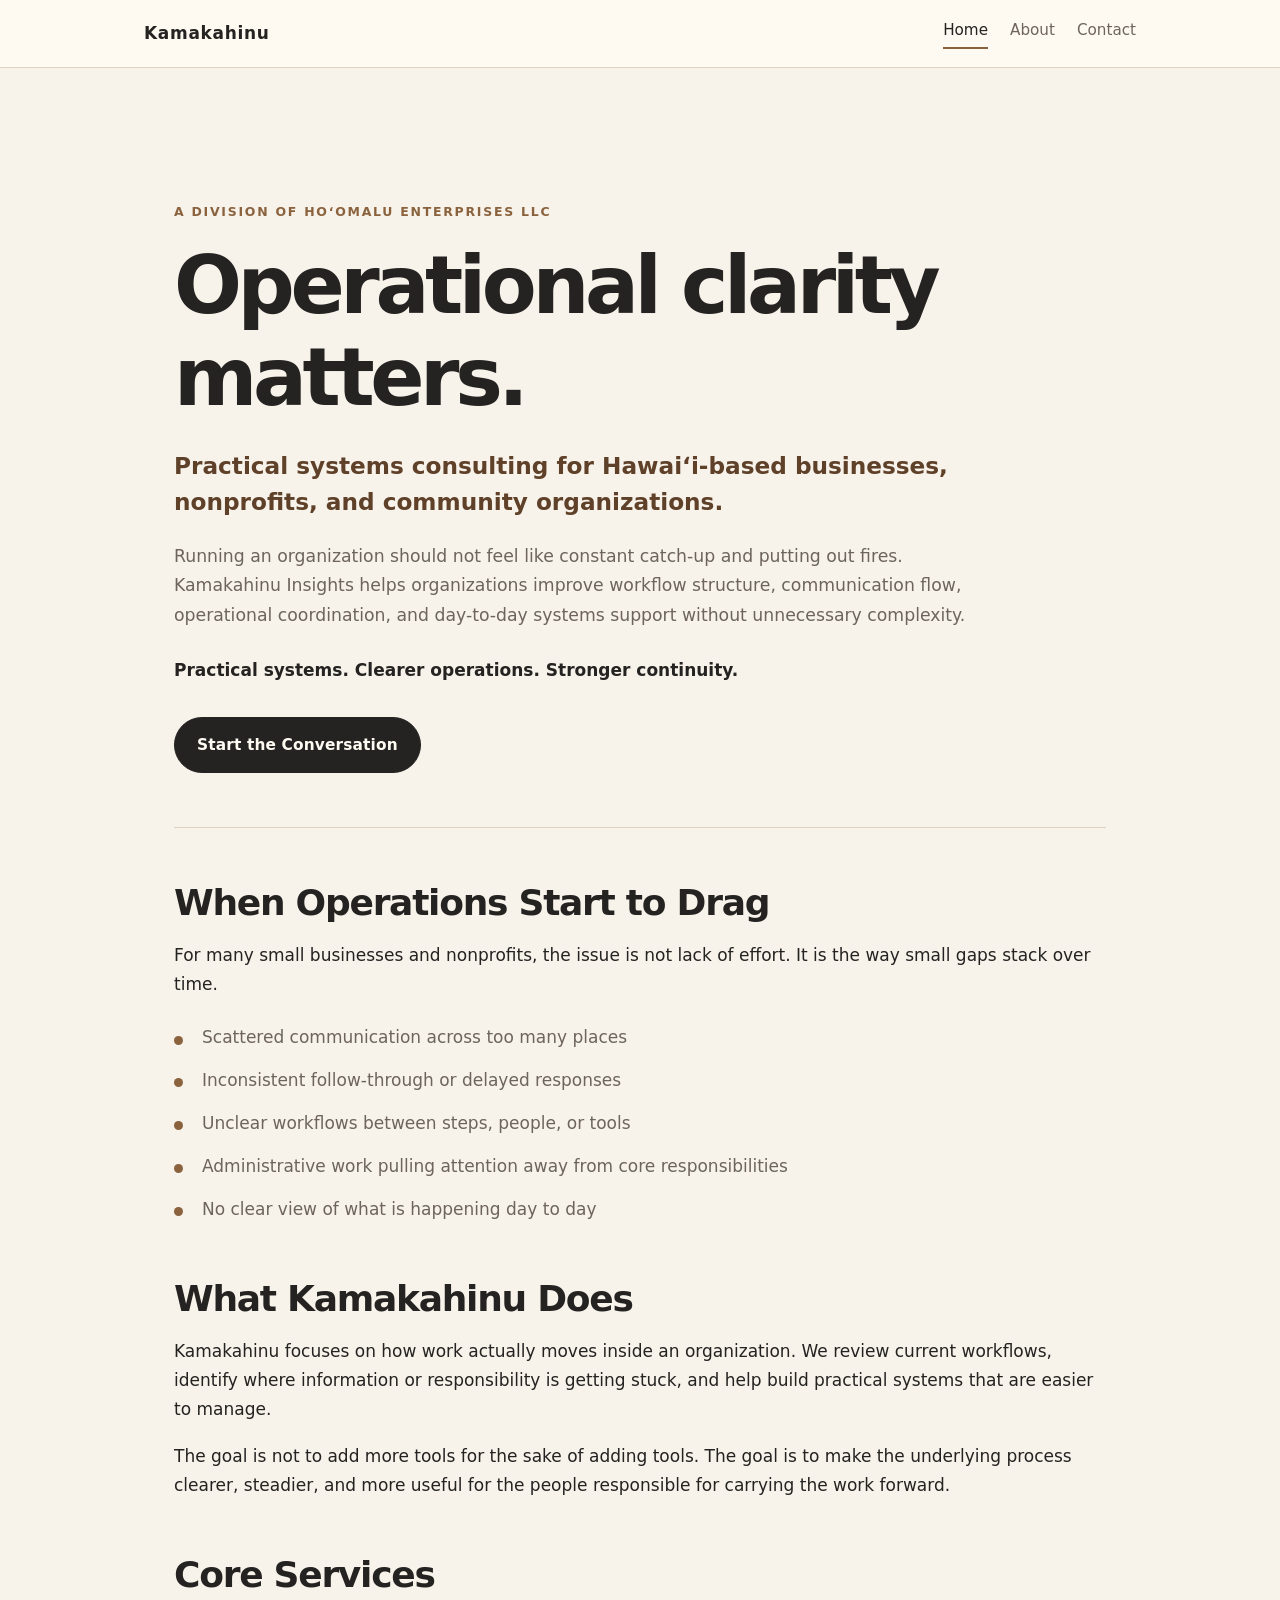
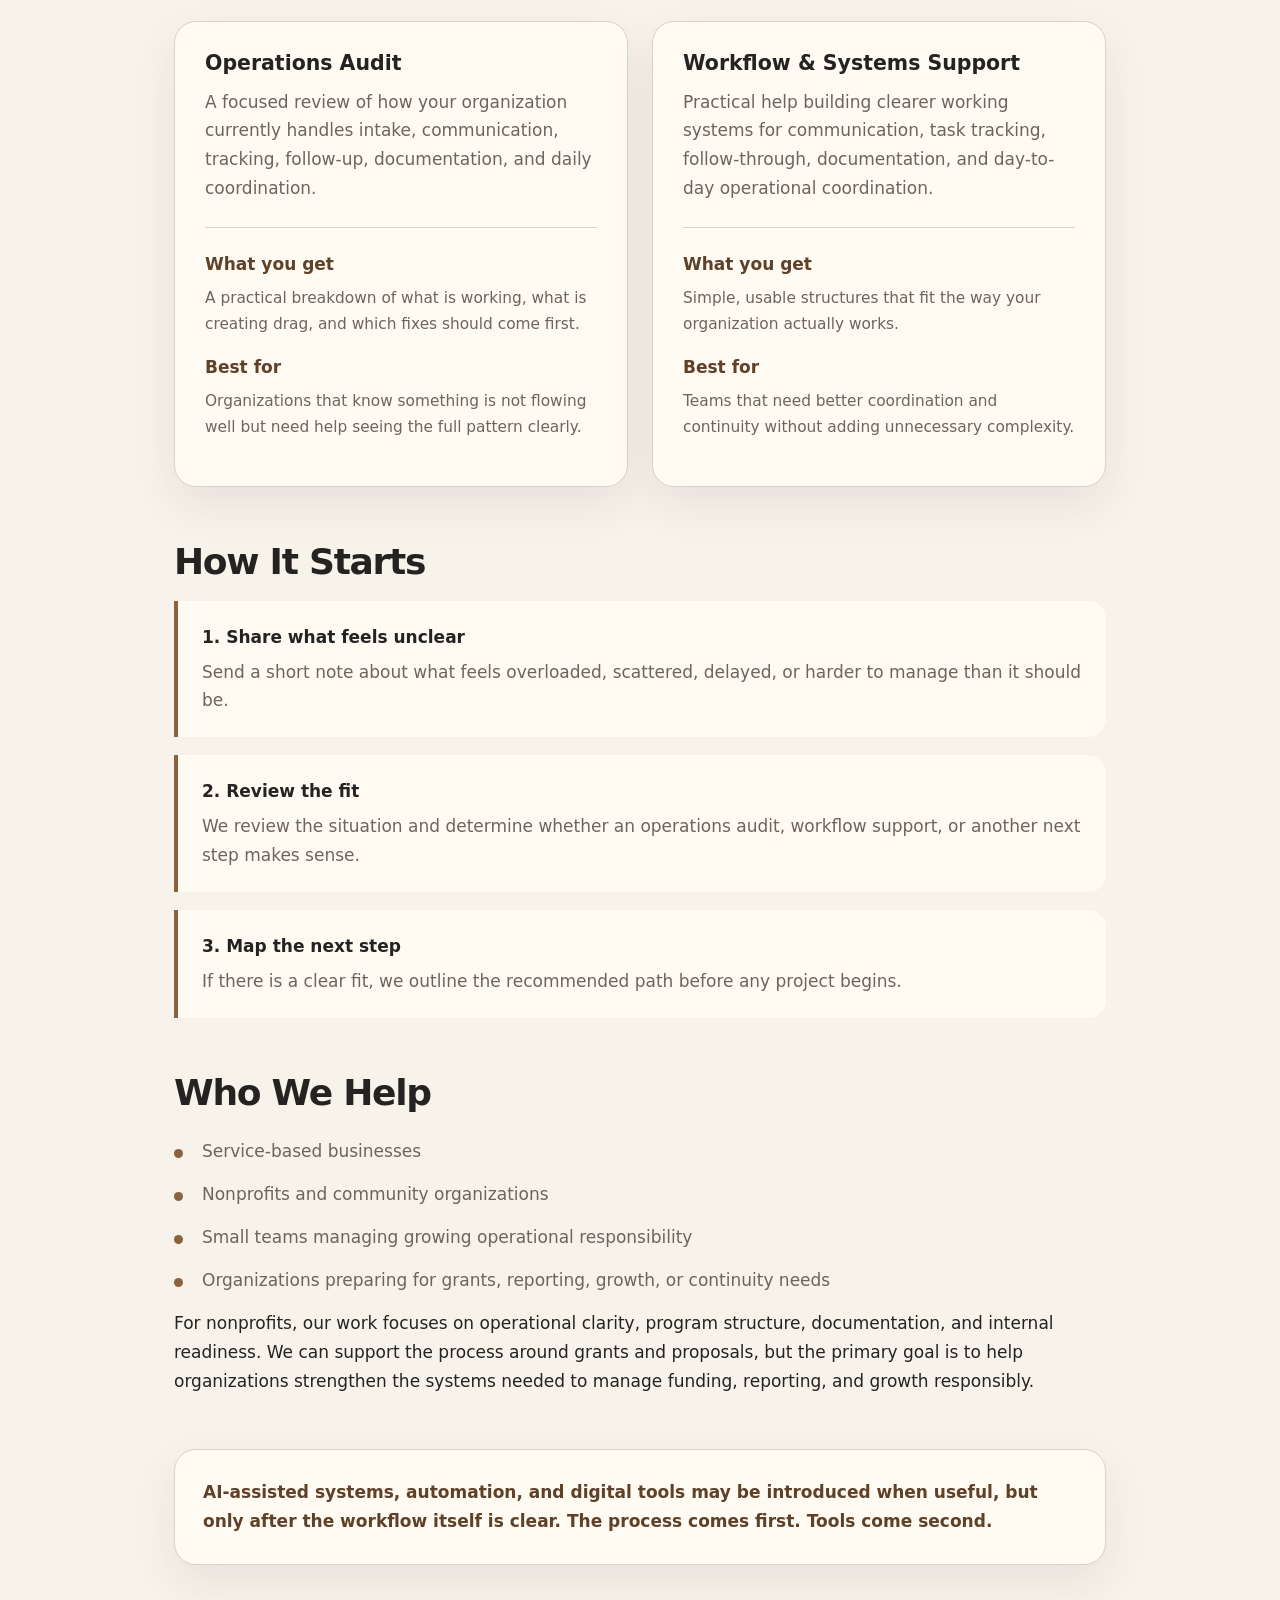
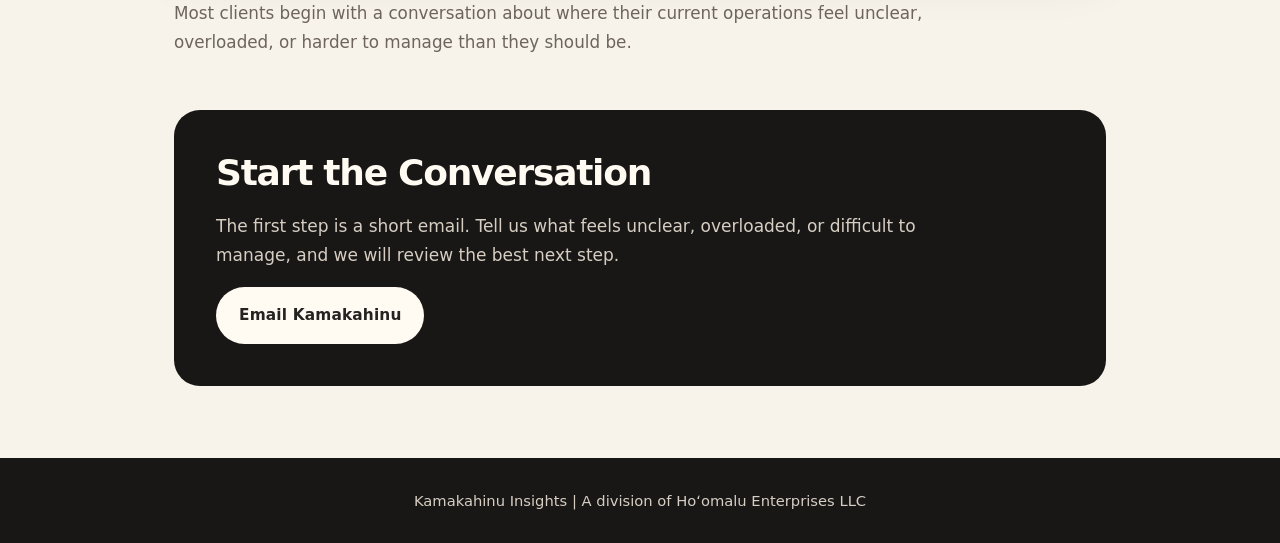
==== commit a11e941c: "Update index.html Fix navigation links for GitHub Pages" ====
--- a/index.html
+++ b/index.html
@@ -13,9 +13,9 @@
     <div class="nav-container">
         <div class="logo"><a href="/index.html">Kamakahinu</a></div>
         <div class="nav-links">
-            <a href="/index.html" class="active">Home</a>
-            <a href="/about.html">About</a>
-            <a href="/contact.html">Contact</a>
+            <a href="index.html" class="active">Home</a>
+            <a href="about.html">About</a>
+            <a href="contact.html">Contact</a>
         </div>
     </div>
 </nav>
--- a/styles.css
+++ b/styles.css
@@ -1,23 +1,31 @@
 :root {
-    --bg: #ffffff;
-    --text: #1a1a1a;
-    --accent: #8c7355;
-    --light-tan: #f9f7f5;
-    --border: #e5e5e5;
-    --nav-height: 70px;
+    --bg: #f7f2ea;
+    --surface: #fffaf2;
+    --surface-strong: #ffffff;
+    --text: #252321;
+    --muted: #6d655d;
+    --accent: #8a623d;
+    --accent-dark: #5f4028;
+    --border: #ddd1c2;
+    --footer: #181716;
+    --shadow: 0 18px 45px rgba(37, 35, 33, 0.08);
 }
 
 * {
     box-sizing: border-box;
+}
+
+html {
+    scroll-behavior: smooth;
+}
+
+body {
     margin: 0;
-    padding: 0;
-}
-
-body {
-    font-family: -apple-system, BlinkMacSystemFont, "Segoe UI", Roboto, Arial, sans-serif;
-    line-height: 1.6;
-    color: var(--text);
-    background-color: var(--bg);
+    background: var(--bg);
+    color: var(--text);
+    font-family: Inter, ui-sans-serif, system-ui, -apple-system, BlinkMacSystemFont, "Segoe UI", sans-serif;
+    font-size: 17px;
+    line-height: 1.7;
 }
 
 a {
@@ -25,235 +33,329 @@
 }
 
 nav {
+    background: rgba(255, 250, 242, 0.94);
+    border-bottom: 1px solid var(--border);
     position: sticky;
     top: 0;
-    width: 100%;
-    height: var(--nav-height);
-    background: rgba(255, 255, 255, 0.96);
-    border-bottom: 1px solid var(--border);
+    z-index: 10;
+    backdrop-filter: blur(10px);
+}
+
+.nav-container {
+    max-width: 1040px;
+    margin: 0 auto;
+    padding: 18px 24px;
     display: flex;
     align-items: center;
-    z-index: 1000;
-}
-
-.nav-container {
-    width: 100%;
-    max-width: 900px;
-    margin: 0 auto;
-    padding: 0 24px;
-    display: flex;
     justify-content: space-between;
-    align-items: center;
+    gap: 24px;
 }
 
 .logo a {
     text-decoration: none;
-    font-weight: 700;
-    font-size: 1.05rem;
-    text-transform: uppercase;
-    letter-spacing: 0.05em;
+    font-weight: 800;
+    letter-spacing: 0.04em;
+    color: var(--text);
 }
 
 .nav-links {
     display: flex;
-    gap: 20px;
+    gap: 22px;
+    align-items: center;
+    flex-wrap: wrap;
 }
 
 .nav-links a {
     text-decoration: none;
-    font-size: 0.9rem;
-    font-weight: 500;
-    text-transform: uppercase;
-    letter-spacing: 0.05em;
+    font-size: 0.95rem;
+    color: var(--muted);
+    border-bottom: 2px solid transparent;
+    padding-bottom: 3px;
 }
 
 .nav-links a:hover,
 .nav-links a.active {
+    color: var(--text);
+    border-bottom-color: var(--accent);
+}
+
+.container {
+    max-width: 980px;
+    margin: 0 auto;
+    padding: 56px 24px 72px;
+}
+
+.hero {
+    padding: 72px 0 54px;
+    border-bottom: 1px solid var(--border);
+    margin-bottom: 54px;
+}
+
+.label {
+    display: inline-block;
+    margin-bottom: 18px;
     color: var(--accent);
-}
-
-.container {
-    max-width: 800px;
-    margin: 0 auto;
-    padding: 40px 24px 80px;
-}
-
-header {
-    padding-top: 20px;
+    font-size: 0.78rem;
+    font-weight: 800;
+    letter-spacing: 0.14em;
+    text-transform: uppercase;
+}
+
+h1,
+h2,
+h3 {
+    color: var(--text);
+    line-height: 1.15;
+    margin-top: 0;
 }
 
 h1 {
-    font-size: 2.1rem;
-    line-height: 1.2;
-    margin-bottom: 1rem;
-    font-weight: 600;
+    font-size: clamp(2.55rem, 7vw, 5rem);
+    letter-spacing: -0.055em;
+    margin-bottom: 24px;
+    max-width: 860px;
 }
 
 h2 {
-    font-size: 1.6rem;
-    margin: 3rem 0 1.25rem;
-    border-bottom: 1px solid var(--border);
-    padding-bottom: 0.5rem;
+    font-size: clamp(1.55rem, 3.5vw, 2.25rem);
+    letter-spacing: -0.035em;
+    margin-bottom: 18px;
 }
 
 h3 {
-    font-size: 1.2rem;
-    margin-bottom: 0.75rem;
-    color: var(--accent);
+    font-size: 1.28rem;
+    margin-bottom: 12px;
 }
 
 p {
-    margin-bottom: 1.25rem;
-}
-
-.label {
-    font-size: 0.8rem;
-    text-transform: uppercase;
-    color: #666;
-    display: block;
-    margin-bottom: 0.5rem;
-    letter-spacing: 0.1em;
+    margin-top: 0;
+    margin-bottom: 18px;
 }
 
 .tagline {
-    font-size: 1.15rem;
-    color: var(--accent);
-    font-weight: 500;
-    margin-bottom: 1.5rem;
+    font-size: clamp(1.15rem, 2.5vw, 1.45rem);
+    line-height: 1.55;
+    max-width: 780px;
+    color: var(--accent-dark);
+    font-weight: 650;
+    margin-bottom: 22px;
 }
 
 .intro-text {
     font-size: 1.08rem;
-    margin-bottom: 2rem;
+    max-width: 820px;
+    color: var(--muted);
+}
+
+.supporting-line {
+    color: var(--text);
+    font-weight: 750;
+    margin: 26px 0 32px;
+}
+
+section {
+    margin: 0 0 54px;
+}
+
+section:last-child {
+    margin-bottom: 0;
 }
 
 .list {
+    padding-left: 0;
     list-style: none;
-    margin-bottom: 1.5rem;
+    margin: 24px 0 0;
 }
 
 .list li {
-    margin-bottom: 0.9rem;
-    padding-left: 1.5rem;
     position: relative;
+    padding-left: 28px;
+    margin-bottom: 14px;
+    color: var(--muted);
 }
 
 .list li::before {
-    content: "—";
+    content: "";
     position: absolute;
     left: 0;
-    color: var(--accent);
+    top: 0.72em;
+    width: 9px;
+    height: 9px;
+    border-radius: 50%;
+    background: var(--accent);
+}
+
+.btn {
+    display: inline-block;
+    text-decoration: none;
+    background: var(--text);
+    color: #fffaf2;
+    padding: 14px 22px;
+    border-radius: 999px;
+    font-weight: 750;
+    font-size: 0.96rem;
+    letter-spacing: 0.01em;
+    border: 1px solid var(--text);
+    transition: transform 160ms ease, background 160ms ease, border-color 160ms ease;
+}
+
+.btn:hover {
+    transform: translateY(-1px);
+    background: var(--accent-dark);
+    border-color: var(--accent-dark);
+}
+
+.btn-light {
+    background: #fffaf2;
+    color: var(--text);
+    border-color: rgba(255, 250, 242, 0.55);
+}
+
+.btn-light:hover {
+    background: var(--surface-strong);
+    color: var(--text);
 }
 
 .services-grid {
     display: grid;
-    grid-template-columns: 1fr;
-    gap: 1.5rem;
+    grid-template-columns: repeat(2, minmax(0, 1fr));
+    gap: 24px;
+    margin-top: 26px;
 }
 
 .service-card {
-    background: var(--light-tan);
-    padding: 2rem;
-    border-left: 3px solid var(--accent);
+    background: var(--surface);
+    border: 1px solid var(--border);
+    border-radius: 22px;
+    padding: 30px;
+    box-shadow: var(--shadow);
+}
+
+.service-card p {
+    color: var(--muted);
 }
 
 .service-meta {
-    font-size: 0.95rem;
-    margin-top: 1rem;
+    margin-top: 24px;
+    padding-top: 22px;
+    border-top: 1px solid var(--border);
 }
 
 .service-meta strong {
     display: block;
-    text-transform: uppercase;
-    font-size: 0.75rem;
-    color: #555;
-    margin-top: 0.75rem;
-    margin-bottom: 0.2rem;
+    color: var(--accent-dark);
+    margin-bottom: 6px;
+}
+
+.service-meta p {
+    margin-bottom: 16px;
+    font-size: 0.96rem;
 }
 
 .step {
-    margin-bottom: 1.5rem;
+    background: var(--surface);
+    border-left: 4px solid var(--accent);
+    padding: 22px 24px;
+    margin: 18px 0;
+    border-radius: 0 18px 18px 0;
 }
 
 .step-title {
-    font-weight: 700;
-    margin-bottom: 0.25rem;
+    font-weight: 800;
+    color: var(--text);
+    margin-bottom: 6px;
+}
+
+.step p {
+    margin-bottom: 0;
+    color: var(--muted);
 }
 
 .expansion-statement {
-    font-style: italic;
-    background: #fdfdfd;
+    background: var(--surface);
     border: 1px solid var(--border);
-    padding: 1.5rem;
-    margin: 3rem 0;
-    font-size: 0.95rem;
+    border-radius: 22px;
+    padding: 28px;
+    margin: 54px 0 34px;
+    color: var(--accent-dark);
+    font-weight: 650;
+    box-shadow: var(--shadow);
 }
 
 .conversion-bridge {
-    margin-top: 2rem;
-    font-weight: 500;
+    font-size: 1.05rem;
+    color: var(--muted);
+    max-width: 760px;
+    margin-bottom: 34px;
 }
 
 .cta-section {
-    background: var(--text);
-    color: #fff;
-    padding: 4rem 2rem;
+    background: var(--footer);
+    color: #fffaf2;
+    border-radius: 26px;
+    padding: 42px;
+    margin-top: 54px;
+}
+
+.cta-section h2 {
+    color: #fffaf2;
+}
+
+.cta-section p {
+    color: #d7cec3;
+    max-width: 720px;
+}
+
+footer {
+    background: var(--footer);
+    color: #d7cec3;
     text-align: center;
-    margin-top: 4rem;
-}
-
-.cta-section h2 {
-    border: none;
-    color: #fff;
-    margin-top: 0;
-}
-
-.btn {
-    display: inline-block;
-    background: var(--accent);
-    color: #fff;
-    padding: 1rem 2rem;
-    text-decoration: none;
-    font-weight: 600;
-    text-transform: uppercase;
-    letter-spacing: 0.05em;
-    margin-top: 1rem;
-}
-
-.btn:hover {
-    opacity: 0.9;
-}
-
-.contact-guide {
-    background: var(--light-tan);
-    padding: 2rem;
-    margin-top: 2rem;
-}
-
-footer {
-    text-align: center;
-    padding: 40px 24px;
-    font-size: 0.85rem;
-    color: #666;
-    border-top: 1px solid var(--border);
-}
-
-@media (min-width: 700px) {
+    padding: 30px 20px;
+    font-size: 0.92rem;
+}
+
+@media (max-width: 760px) {
+    body {
+        font-size: 16px;
+    }
+
+    .nav-container {
+        align-items: flex-start;
+        flex-direction: column;
+        gap: 12px;
+        padding: 16px 20px;
+    }
+
+    .nav-links {
+        gap: 16px;
+    }
+
+    .container {
+        padding: 36px 20px 56px;
+    }
+
+    .hero {
+        padding: 46px 0 38px;
+        margin-bottom: 42px;
+    }
+
+    h1 {
+        font-size: clamp(2.35rem, 13vw, 3.7rem);
+    }
+
     .services-grid {
-        grid-template-columns: 1fr 1fr;
-    }
-}
-
-@media (max-width: 600px) {
-    h1 {
-        font-size: 1.8rem;
-    }
-
-    .nav-links {
-        gap: 12px;
-    }
-
-    .nav-links a {
-        font-size: 0.8rem;
-    }
-}
+        grid-template-columns: 1fr;
+    }
+
+    .service-card,
+    .cta-section,
+    .expansion-statement {
+        border-radius: 20px;
+        padding: 26px;
+    }
+
+    .btn {
+        width: 100%;
+        text-align: center;
+    }
+}
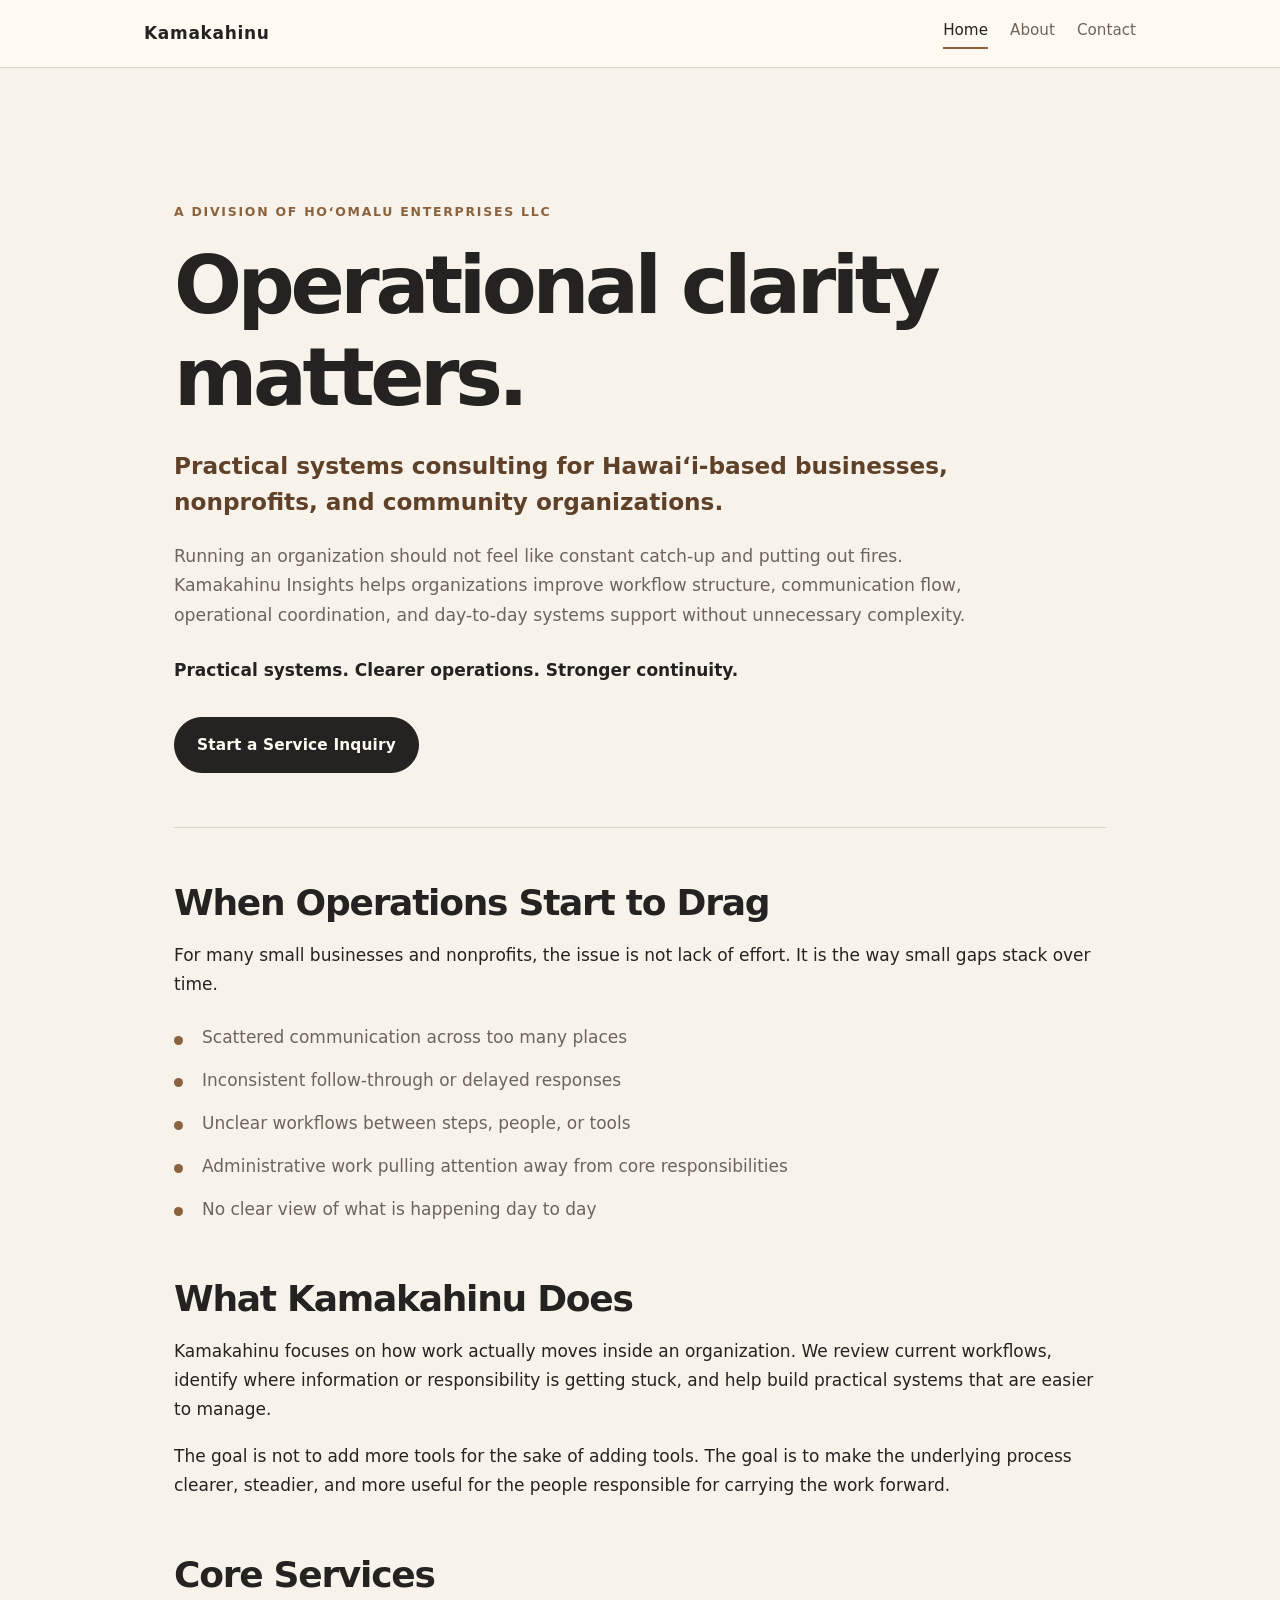
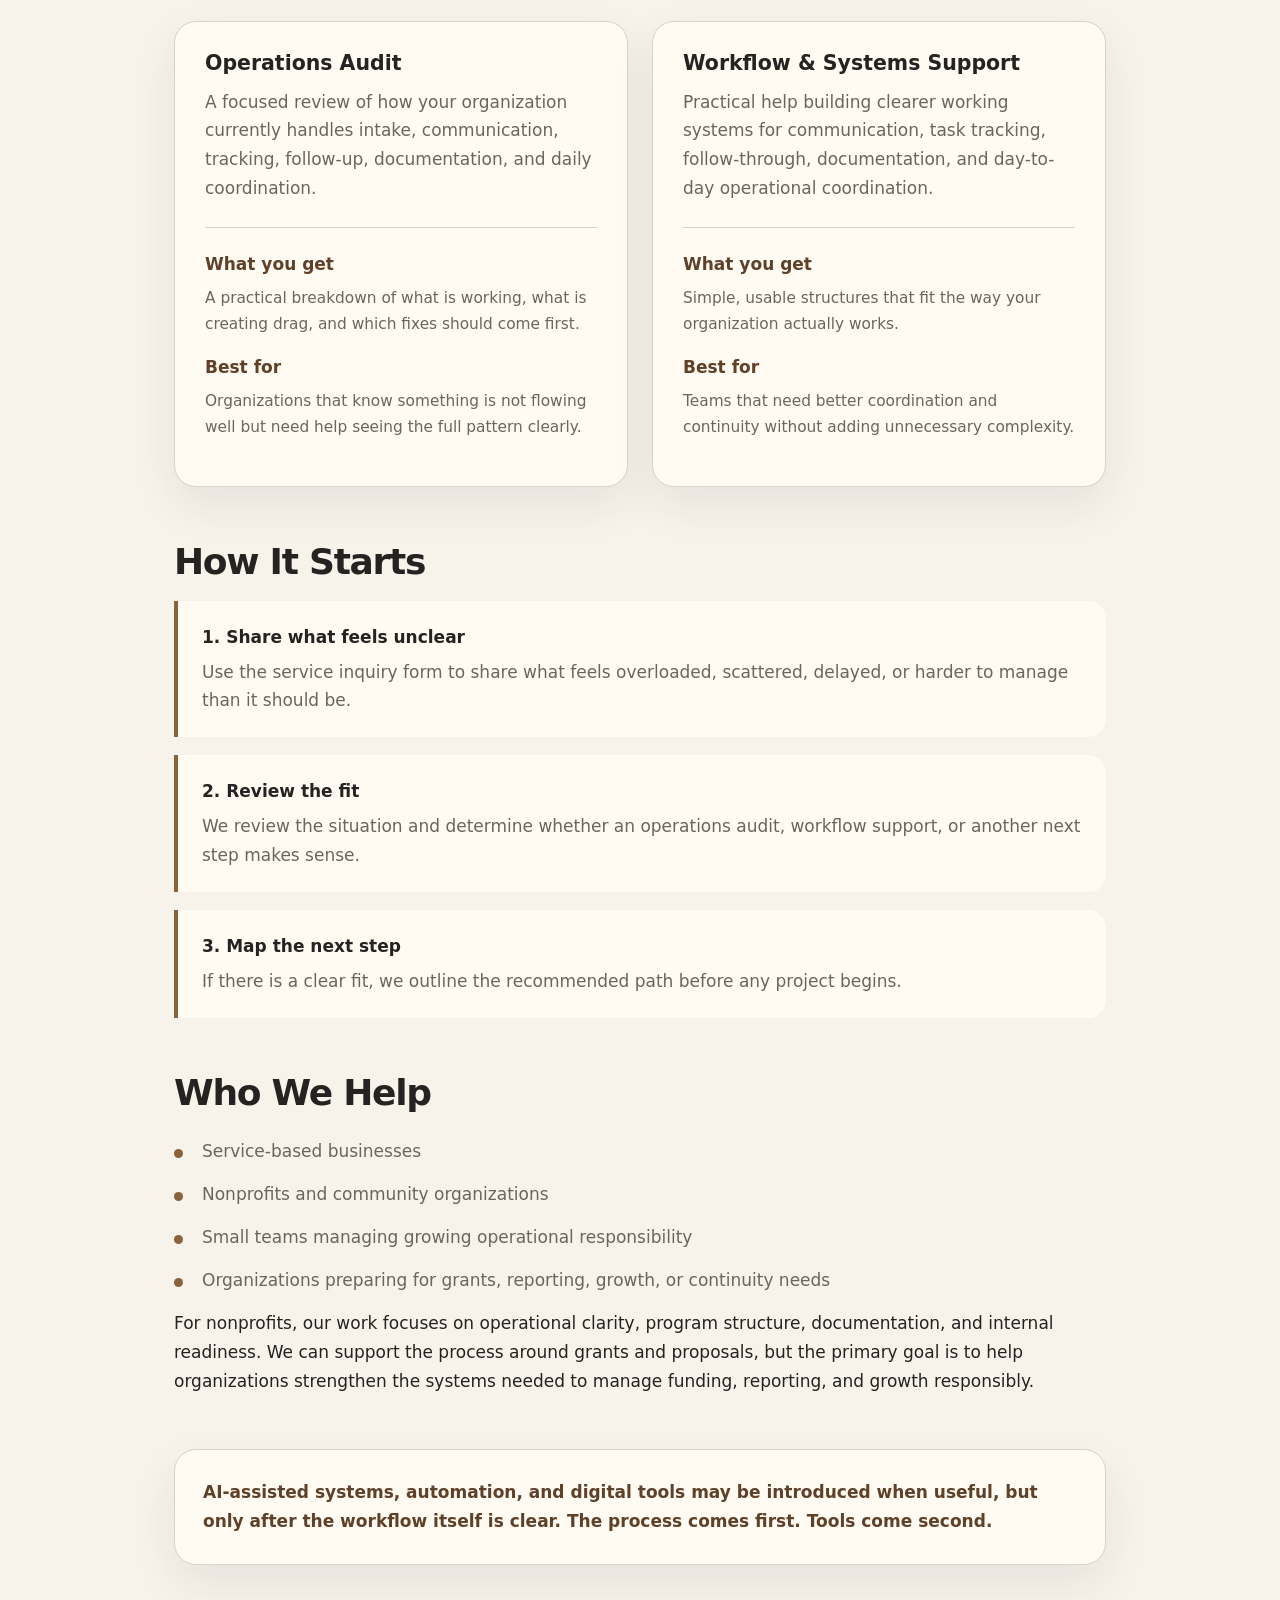
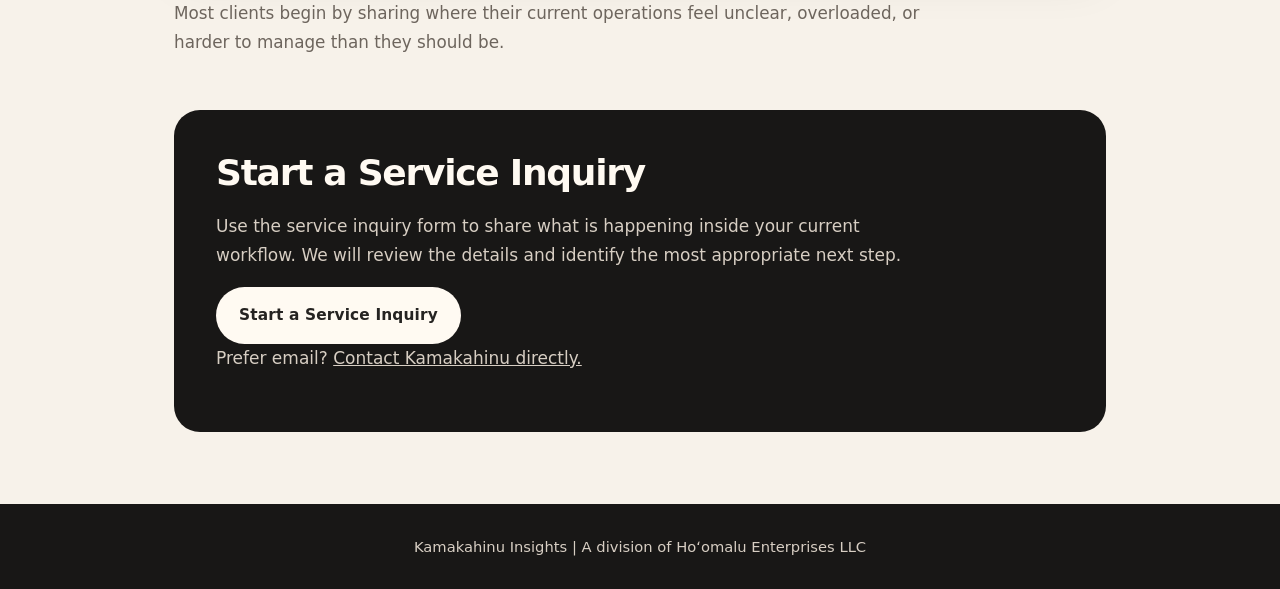
==== commit f58a9260: "Update index.html v1.3" ====
--- a/index.html
+++ b/index.html
@@ -11,7 +11,7 @@
 
 <nav>
     <div class="nav-container">
-        <div class="logo"><a href="/index.html">Kamakahinu</a></div>
+        <div class="logo"><a href="index.html">Kamakahinu</a></div>
         <div class="nav-links">
             <a href="index.html" class="active">Home</a>
             <a href="about.html">About</a>
@@ -33,7 +33,10 @@
         <p class="supporting-line">
             Practical systems. Clearer operations. Stronger continuity.
         </p>
-        <a href="/contact.html" class="btn">Start the Conversation</a>
+
+        <a href="https://docs.google.com/forms/d/e/1FAIpQLSeaBVb1Zw3eLGZ_aOj6iWXHOpr8iwauxTmkfORTPJmQN_Ms8w/viewform?usp=header" class="btn" target="_blank" rel="noopener noreferrer">
+            Start a Service Inquiry
+        </a>
     </header>
 
     <section>
@@ -103,7 +106,7 @@
 
         <div class="step">
             <div class="step-title">1. Share what feels unclear</div>
-            <p>Send a short note about what feels overloaded, scattered, delayed, or harder to manage than it should be.</p>
+            <p>Use the service inquiry form to share what feels overloaded, scattered, delayed, or harder to manage than it should be.</p>
         </div>
 
         <div class="step">
@@ -139,13 +142,23 @@
     </div>
 
     <p class="conversion-bridge">
-        Most clients begin with a conversation about where their current operations feel unclear, overloaded, or harder to manage than they should be.
+        Most clients begin by sharing where their current operations feel unclear, overloaded, or harder to manage than they should be.
     </p>
 
     <section class="cta-section">
-        <h2>Start the Conversation</h2>
-        <p>The first step is a short email. Tell us what feels unclear, overloaded, or difficult to manage, and we will review the best next step.</p>
-        <a href="mailto:kamakahinu@hoomaluenterprises.com?subject=Consultation Request" class="btn btn-light">Email Kamakahinu</a>
+        <h2>Start a Service Inquiry</h2>
+        <p>
+            Use the service inquiry form to share what is happening inside your current workflow.
+            We will review the details and identify the most appropriate next step.
+        </p>
+
+        <a href="https://docs.google.com/forms/d/e/1FAIpQLSeaBVb1Zw3eLGZ_aOj6iWXHOpr8iwauxTmkfORTPJmQN_Ms8w/viewform?usp=header" class="btn btn-light" target="_blank" rel="noopener noreferrer">
+            Start a Service Inquiry
+        </a>
+
+        <p class="contact-fallback">
+            Prefer email? <a href="mailto:kamakahinu@hoomaluenterprises.com?subject=Consultation Request">Contact Kamakahinu directly.</a>
+        </p>
     </section>
 </main>
 
